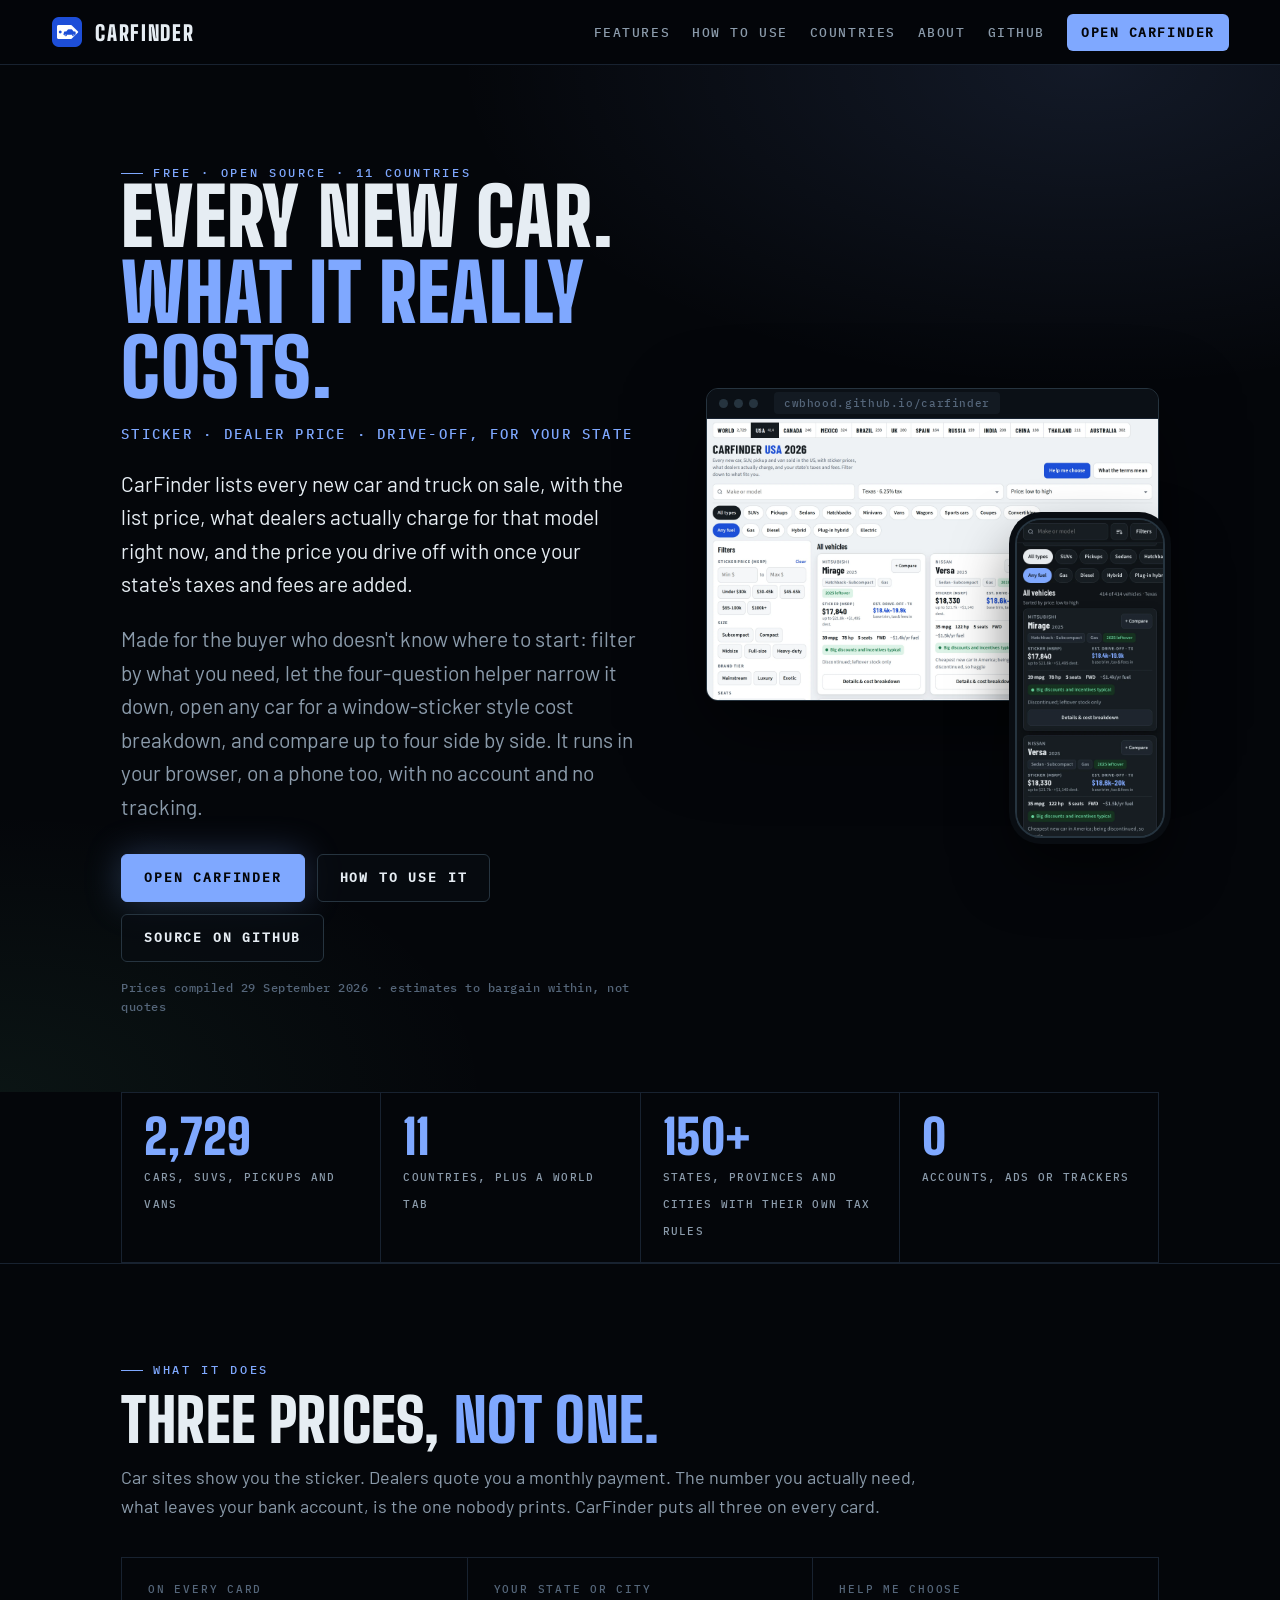
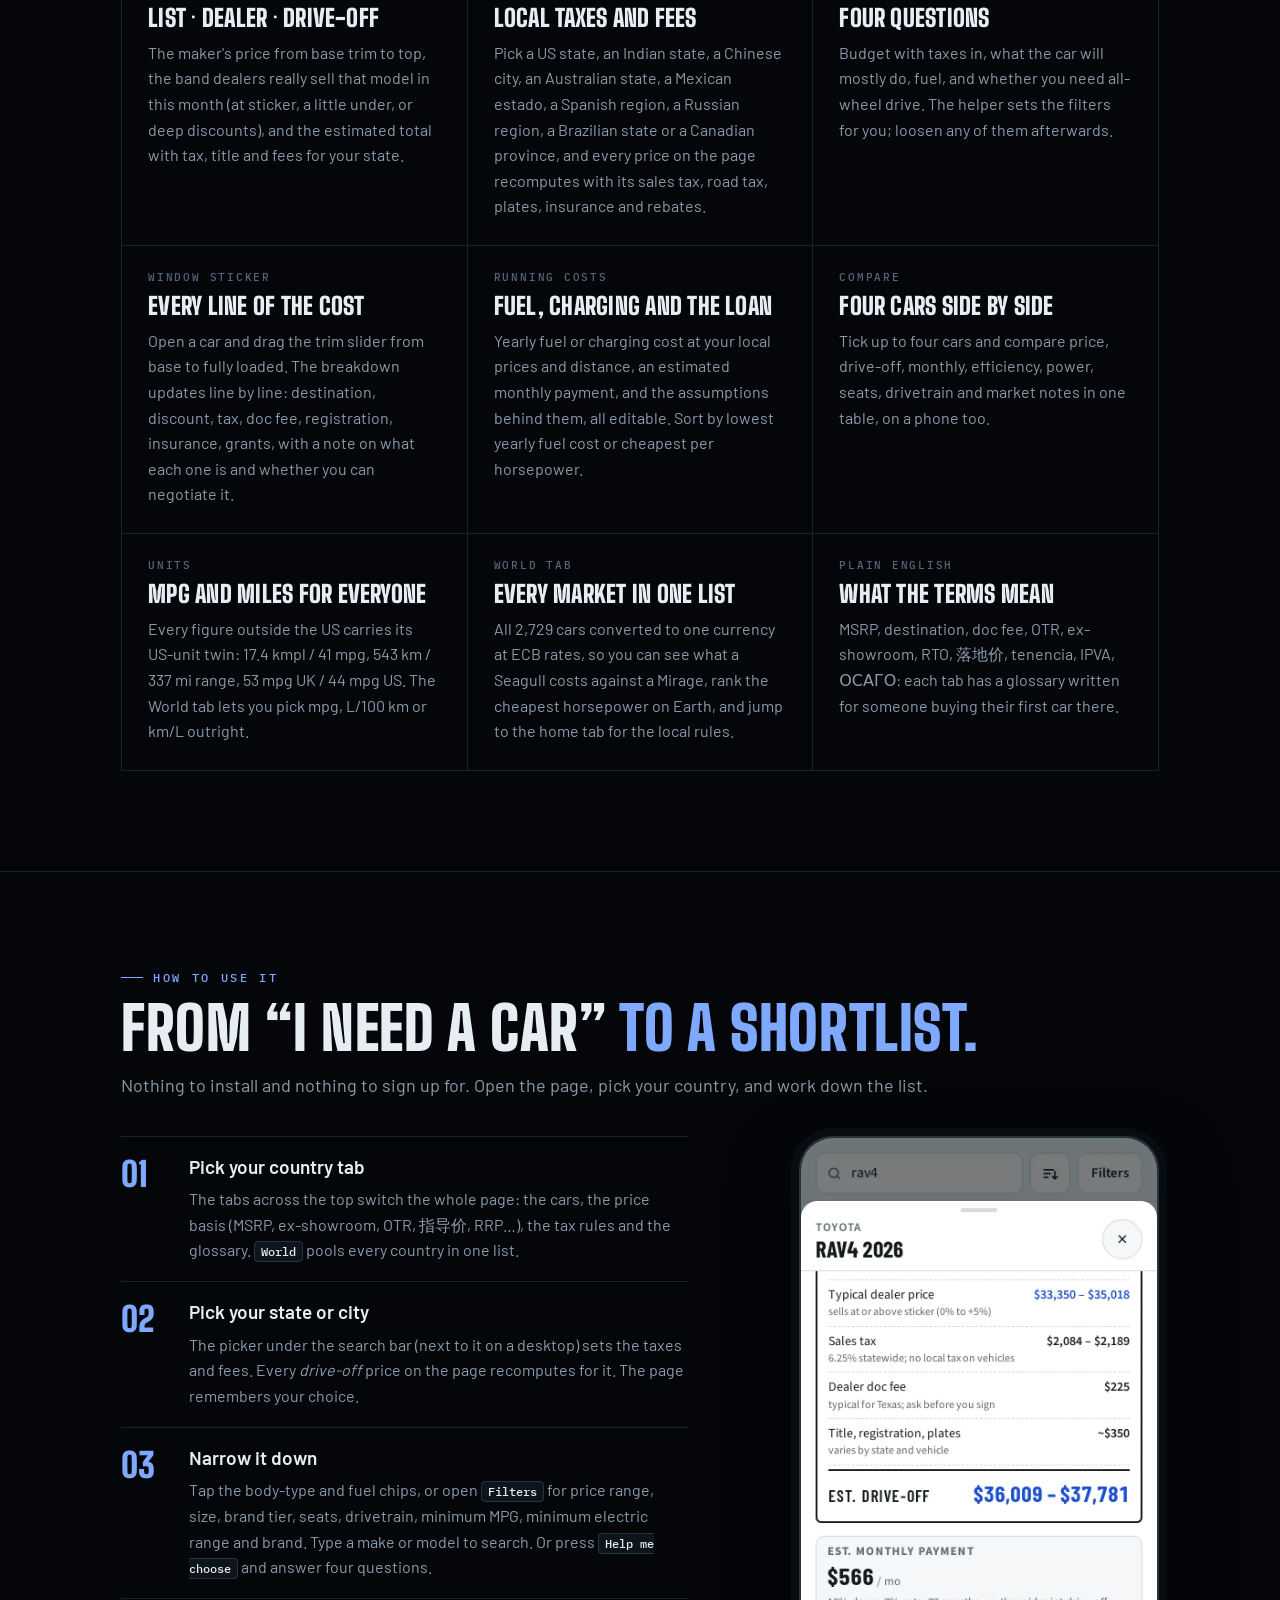
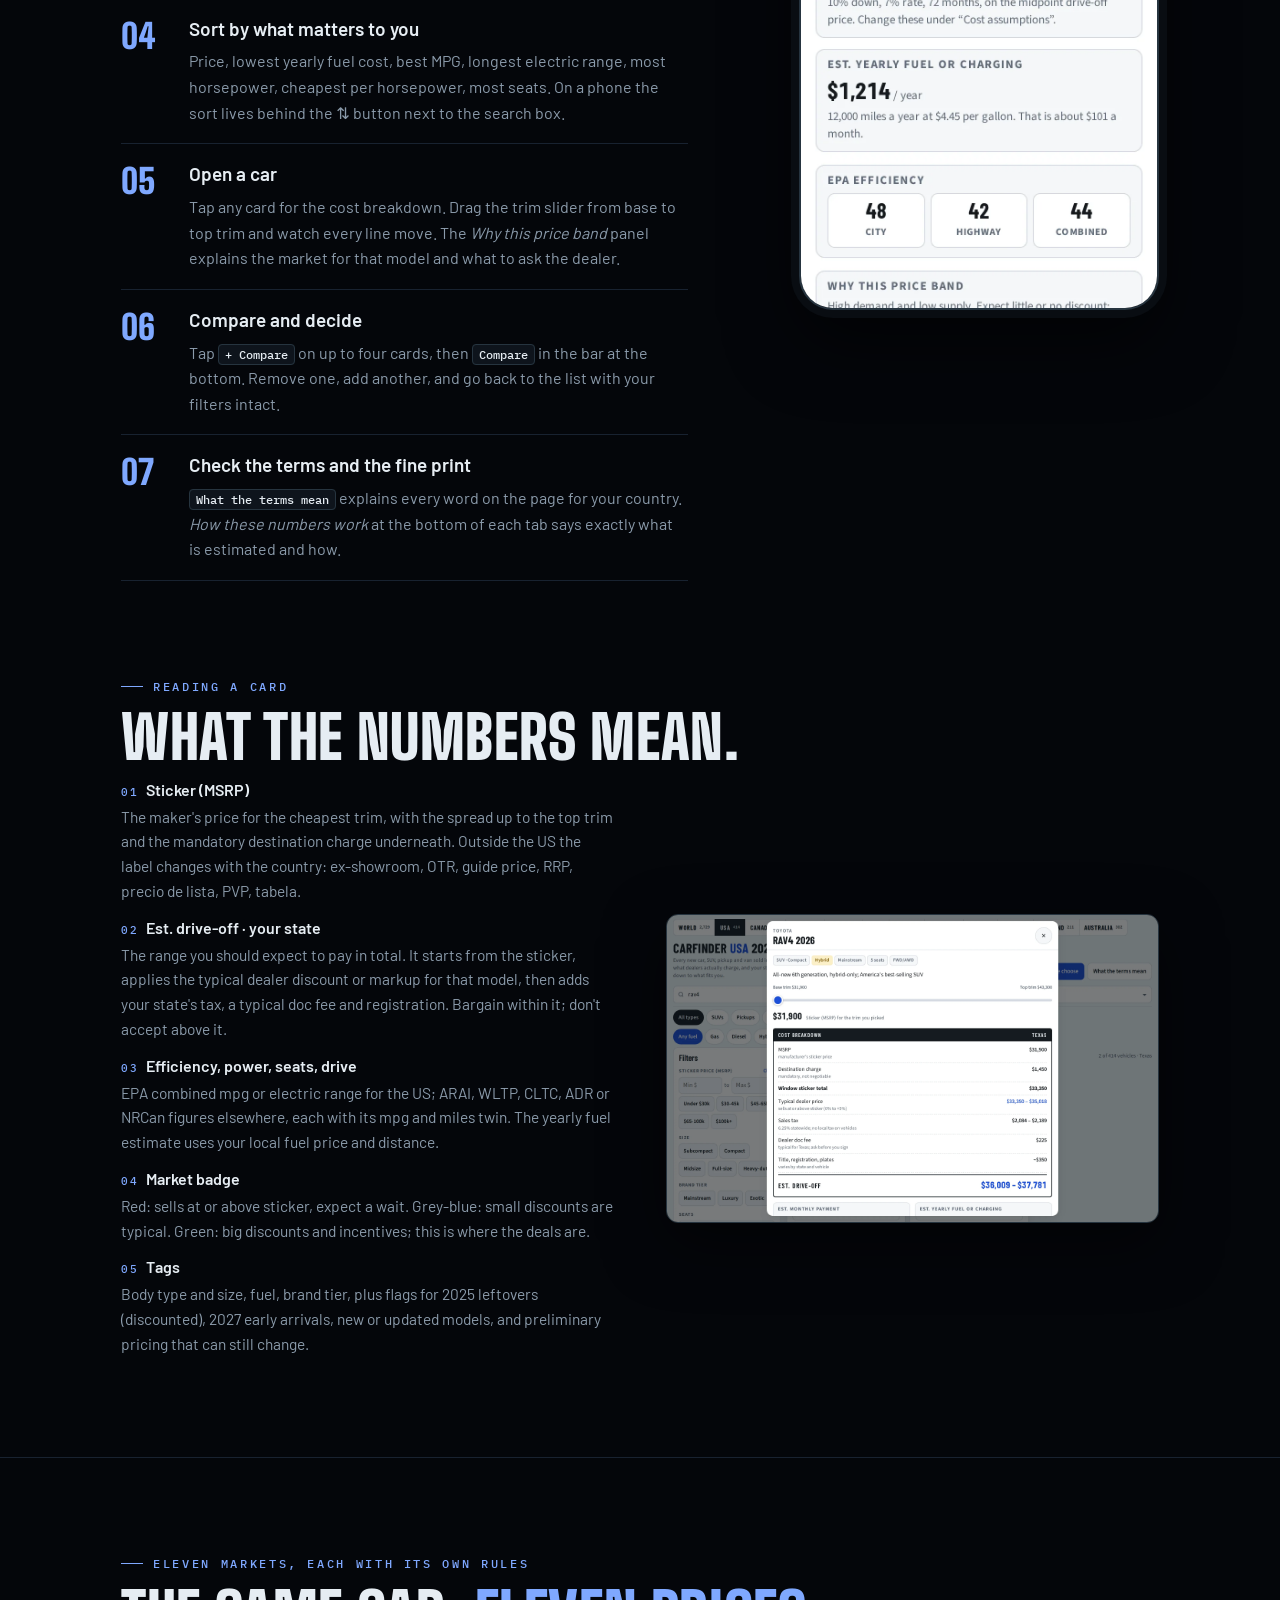
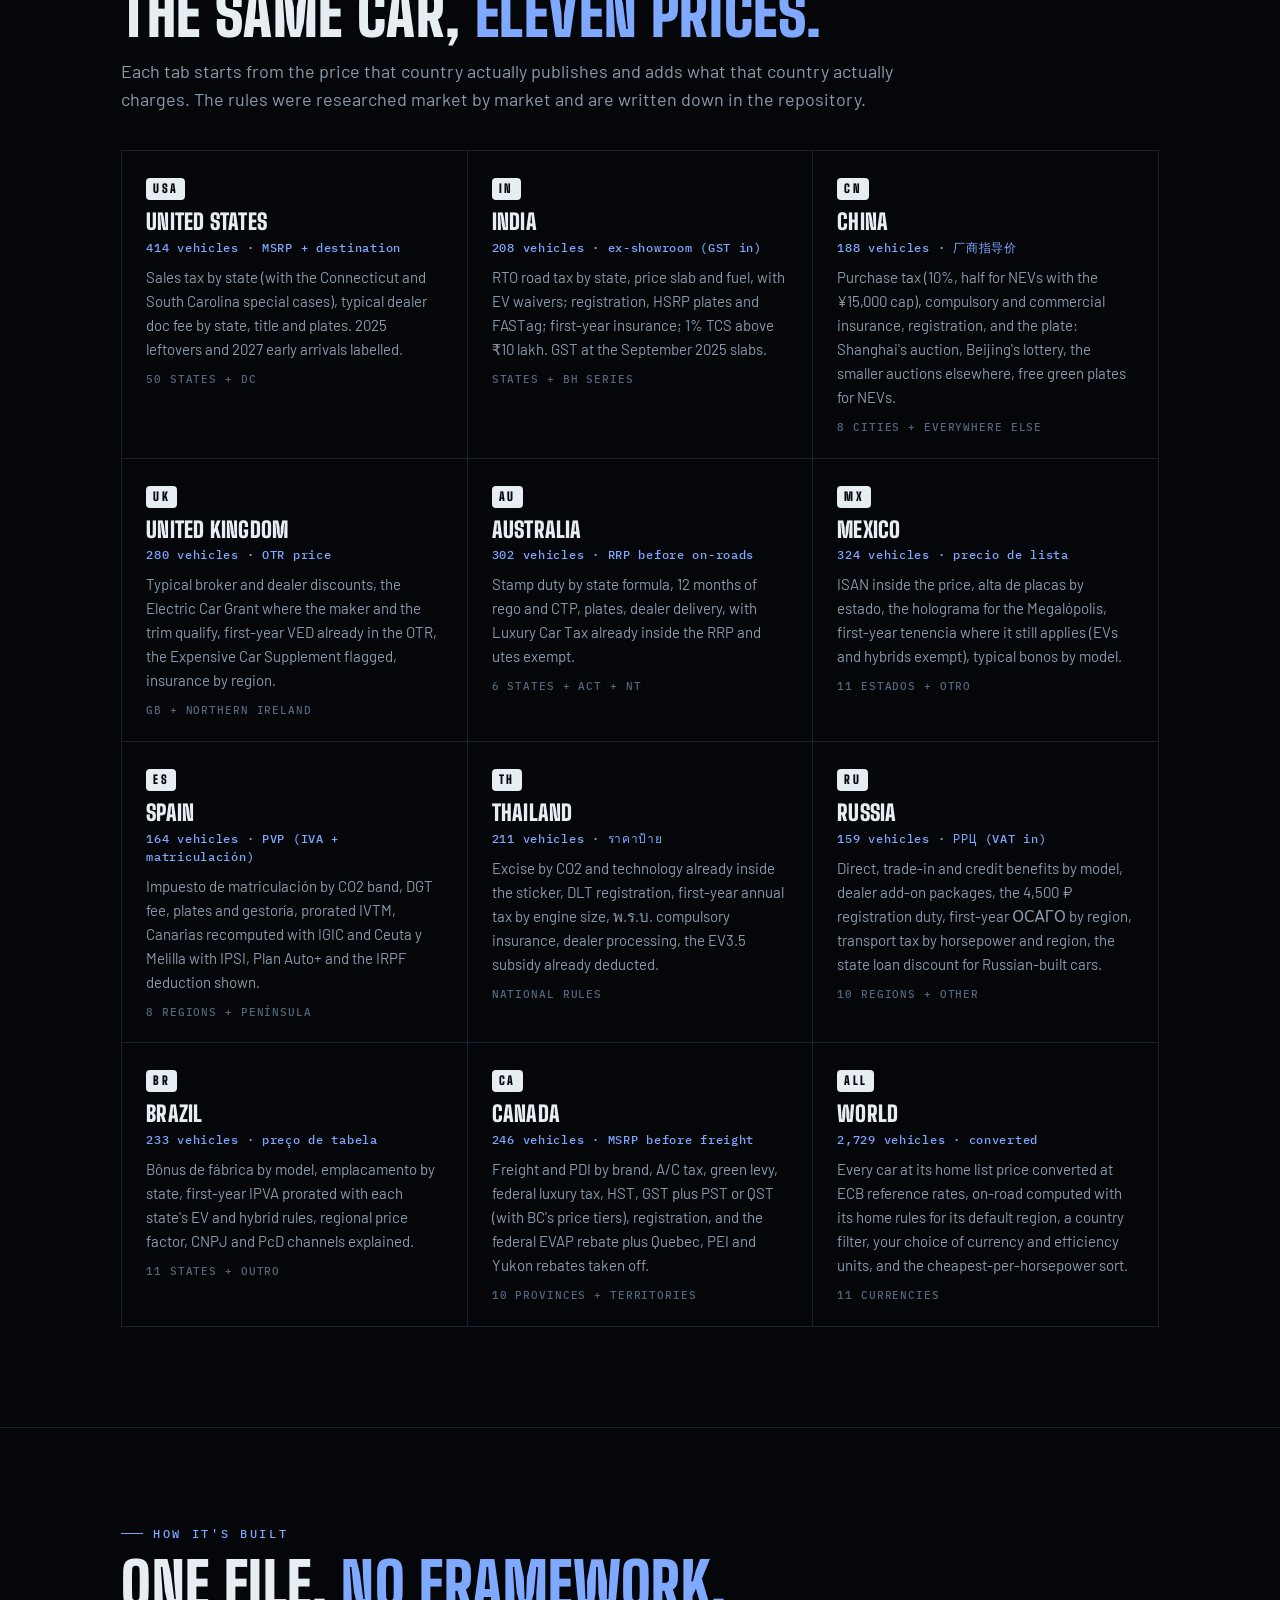
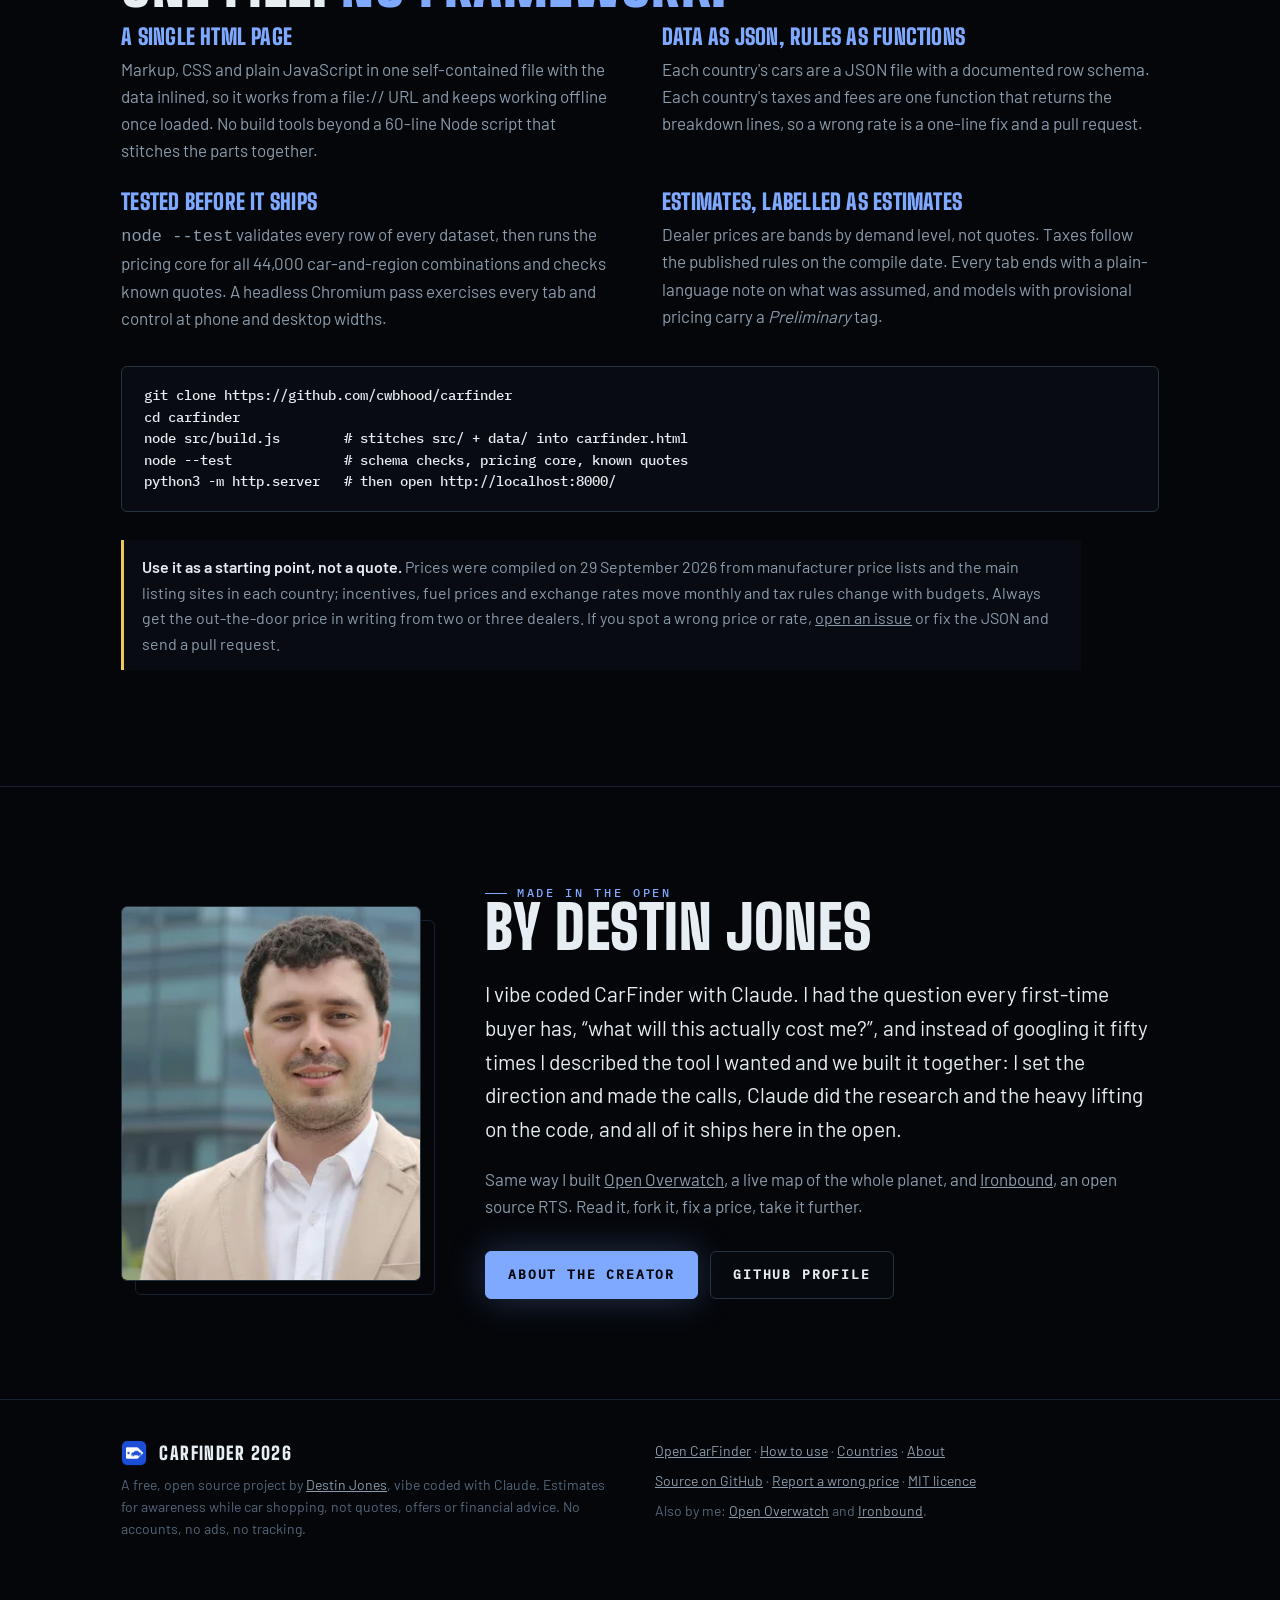
==== index.html @ 778ca38b "CarFinder 2026: open source release Every new car and truck on sale in the USA, India, China, the UK" ====
<!doctype html>
<html lang="en">
<head>
<meta charset="utf-8">
<meta name="viewport" content="width=device-width, initial-scale=1, viewport-fit=cover">
<meta name="theme-color" content="#04060a">
<title>CarFinder 2026 · every new car, what it really costs</title>
<link rel="canonical" href="https://cwbhood.github.io/carfinder/">
<meta name="robots" content="index, follow, max-image-preview:large">
<meta name="author" content="Destin Jones">
<meta name="description" content="A free, open source car finder for 11 countries: every new car and truck on sale with its list price, what dealers really charge, and the drive-off price for your state or city with taxes and fees in. Filters, compare, MPG and EV range. No account, no ads.">
<link rel="icon" href="brand/emblem/favicon.svg" type="image/svg+xml">
<link rel="apple-touch-icon" href="brand/emblem/apple-touch-icon.png">
<meta property="og:type" content="website">
<meta property="og:site_name" content="CarFinder 2026">
<meta property="og:url" content="https://cwbhood.github.io/carfinder/">
<meta property="og:title" content="CarFinder 2026 · every new car, what it really costs">
<meta property="og:description" content="2,729 new cars and trucks across 11 countries: list price, dealer price, and the drive-off price for your state with taxes and fees in. Free, open source, runs in your browser.">
<meta property="og:image" content="https://cwbhood.github.io/carfinder/brand/social/og-1200x630.png">
<meta property="og:image:width" content="1200"><meta property="og:image:height" content="630">
<meta property="og:image:alt" content="CarFinder 2026: a phone showing the US car list with sticker and drive-off prices">
<meta name="twitter:card" content="summary_large_image">
<meta name="twitter:title" content="CarFinder 2026 · every new car, what it really costs">
<meta name="twitter:description" content="2,729 new cars and trucks across 11 countries with list, dealer and drive-off prices for your state. Free, open source, in your browser.">
<meta name="twitter:image" content="https://cwbhood.github.io/carfinder/brand/social/og-1200x630.png">
<script type="application/ld+json">
{"@context":"https://schema.org","@graph":[
 {"@type":"WebSite","@id":"https://cwbhood.github.io/carfinder/#site","name":"CarFinder 2026","url":"https://cwbhood.github.io/carfinder/","description":"Every new car and truck on sale in 11 countries with list, dealer and on-road prices for your state or city.","publisher":{"@id":"https://cwbhood.github.io/carfinder/about.html#destin"}},
 {"@type":"WebApplication","name":"CarFinder 2026","applicationCategory":"ReferenceApplication","operatingSystem":"Any (web browser)","url":"https://cwbhood.github.io/carfinder/carfinder.html","offers":{"@type":"Offer","price":"0","priceCurrency":"USD"},
  "description":"2,729 new cars and trucks across the USA, India, China, the UK, Australia, Mexico, Spain, Thailand, Russia, Brazil and Canada, each with list price, typical dealer price and an estimated on-road price for the buyer's state or city.","codeRepository":"https://github.com/cwbhood/carfinder","license":"https://opensource.org/licenses/MIT","creator":{"@id":"https://cwbhood.github.io/carfinder/about.html#destin"},"screenshot":"https://cwbhood.github.io/carfinder/brand/social/og-1200x630.png"},
 {"@type":"Person","@id":"https://cwbhood.github.io/carfinder/about.html#destin","name":"Destin Jones","url":"https://cwbhood.github.io/carfinder/about.html","sameAs":["https://github.com/cwbhood","https://cwbhood.github.io/open-overwatch/about.html"]}
]}
</script>
<link rel="stylesheet" href="brand/fonts/fonts.css">
<style>
:root{
  --bg:#04060a; --panel:#080c12; --panel-2:#0e141c; --line:#182230; --line-strong:#26343f;
  --ink:#e6edf3; --ink-dim:#8b9bab; --ink-faint:#55667a; --accent:#7fa8ff; --accent-dim:rgba(127,168,255,.16); --deal:#66d39c; --hot:#ff9070; --tag:#ecc85c;
  --display:"Big Shoulders Display","Arial Narrow",sans-serif; --body:"Barlow",system-ui,-apple-system,"Segoe UI",sans-serif; --mono:"IBM Plex Mono",ui-monospace,Menlo,Consolas,monospace;
  --gut:clamp(16px,4vw,56px); --max:1140px; color-scheme:dark;
}
*{box-sizing:border-box}
html{scroll-behavior:smooth;scroll-padding-top:72px}
body{margin:0;background:var(--bg);color:var(--ink);font:17px/1.6 var(--body);-webkit-font-smoothing:antialiased;overflow-x:hidden}
a{color:inherit} img{display:block;max-width:100%;height:auto}
.skip{position:absolute;left:-999px;top:8px;background:var(--accent);color:#04060a;padding:8px 12px;z-index:200;border-radius:6px} .skip:focus{left:8px}
.wrap{max-width:var(--max);margin:0 auto;padding:0 var(--gut)}
.eyebrow{font:500 12px/1 var(--mono);letter-spacing:.22em;text-transform:uppercase;color:var(--accent);display:flex;align-items:center;gap:10px}
.eyebrow::before{content:"";width:22px;height:1px;background:currentColor;flex:0 0 auto}
h1,h2,h3{font-family:var(--display);font-weight:900;text-transform:uppercase;letter-spacing:.01em;line-height:.95;margin:0;text-wrap:balance}
h1{font-size:clamp(44px,6.2vw,80px)} h2{font-size:clamp(34px,5vw,60px)} h3{font-size:24px}
h1 span,h2 span{color:var(--accent)}
nav{position:sticky;top:0;z-index:50;background:rgba(4,6,10,.84);backdrop-filter:blur(12px);-webkit-backdrop-filter:blur(12px);border-bottom:1px solid var(--line)}
nav .wrap{display:flex;align-items:center;gap:20px;min-height:64px;max-width:none}
.brand{display:flex;align-items:center;gap:12px;text-decoration:none;font:900 21px/1 var(--display);letter-spacing:.08em;text-transform:uppercase}
.brand img{width:32px;height:32px}
nav .links{display:flex;gap:22px;margin-left:auto;font:500 13px var(--mono);letter-spacing:.12em;text-transform:uppercase;align-items:center}
nav .links a{text-decoration:none;color:var(--ink-dim);padding:8px 0} nav .links a:hover{color:var(--ink)}
nav .links a.go{color:#04060a;background:var(--accent);padding:10px 14px;border-radius:6px;font-weight:600}
.btn{display:inline-flex;align-items:center;justify-content:center;gap:10px;padding:14px 22px;min-height:48px;border:1px solid var(--line-strong);background:rgba(8,12,18,.7);color:var(--ink);text-decoration:none;font:600 13px/1 var(--mono);letter-spacing:.14em;text-transform:uppercase;transition:background .2s,transform .2s;border-radius:6px}
.btn:hover{background:var(--panel-2);transform:translateY(-1px)} .btn.primary{background:var(--accent);color:#04060a;border-color:var(--accent);box-shadow:0 0 36px rgba(127,168,255,.28)} .btn.primary:hover{background:#a7c3ff}
.hero{padding:clamp(56px,8vw,104px) 0 clamp(36px,5vw,64px);background:radial-gradient(900px 460px at 85% 0%,rgba(127,168,255,.12),transparent 70%),radial-gradient(700px 400px at 0% 100%,rgba(102,211,156,.07),transparent 70%);position:relative;overflow:hidden}
.hero .wrap{display:grid;grid-template-columns:minmax(0,1.15fr) minmax(0,1fr);gap:clamp(28px,5vw,64px);align-items:center}
.hero p.sub{font:500 14px/1.5 var(--mono);letter-spacing:.16em;text-transform:uppercase;color:var(--accent);margin:18px 0 22px}
.hero .lede{font-size:clamp(18px,2vw,21px);color:var(--ink);max-width:34em}
.hero .lede+.lede{color:var(--ink-dim);margin-top:14px}
.cta{display:flex;flex-wrap:wrap;gap:12px;margin-top:30px}
.hero .fine{font:500 12px/1.6 var(--mono);color:var(--ink-faint);margin-top:16px;letter-spacing:.04em}
/* device frames */
.devices{position:relative;min-height:420px}
.browser{border:1px solid var(--line-strong);border-radius:12px;overflow:hidden;background:#0f1317;box-shadow:0 30px 80px rgba(0,0,0,.55);margin-left:0;width:min(100%,560px)}
.browser .bar{height:30px;background:#0b1016;border-bottom:1px solid var(--line);display:flex;align-items:center;gap:6px;padding:0 12px}
.browser .bar i{width:9px;height:9px;border-radius:50%;background:#26343f;display:block}
.browser .bar span{margin-left:10px;font:500 10.5px var(--mono);color:var(--ink-faint);letter-spacing:.06em;background:#131a22;padding:4px 10px;border-radius:4px}
.phone{position:absolute;right:-6px;bottom:-30px;width:clamp(150px,30%,190px);border-radius:26px;border:2px solid var(--line-strong);background:#0f1317;box-shadow:0 0 0 6px #090d12,0 30px 60px rgba(0,0,0,.6);overflow:hidden}
.phone img{width:100%}
.stats{display:grid;grid-template-columns:repeat(4,1fr);gap:1px;background:var(--line);border:1px solid var(--line)}
.stats div{background:var(--bg);padding:20px 22px} .stats b{display:block;font:900 clamp(30px,4vw,48px)/1 var(--display);color:var(--accent)} .stats span{font:500 11px/1.4 var(--mono);letter-spacing:.12em;text-transform:uppercase;color:var(--ink-dim)}
section{padding:clamp(54px,8vw,100px) 0;border-top:1px solid var(--line)}
section>.wrap>.eyebrow{margin-bottom:16px} section h2{margin-bottom:14px}
.intro{color:var(--ink-dim);max-width:46em;font-size:18px;margin:0 0 36px}
.grid{display:grid;grid-template-columns:repeat(3,1fr);gap:1px;background:var(--line);border:1px solid var(--line)}
.card{background:var(--bg);padding:26px;position:relative;min-width:0}
.card h3{color:var(--c,var(--ink));margin-bottom:10px} .card p{color:var(--ink-dim);margin:0;font-size:16px}
.card .tag{font:500 11px/1 var(--mono);letter-spacing:.16em;text-transform:uppercase;color:var(--ink-faint);display:block;margin-bottom:12px}
.card .n{position:absolute;top:22px;right:22px;font:900 40px/1 var(--display);color:var(--line-strong)}
.card.shot{padding:0;display:flex;flex-direction:column}
.card.shot img{width:100%;height:auto;border-bottom:1px solid var(--line)}
.card.shot div{padding:22px 26px}
/* how to use */
.steps{display:grid;grid-template-columns:minmax(0,1fr) minmax(280px,420px);gap:clamp(24px,4vw,56px);align-items:start}
.steps ol{list-style:none;margin:0;padding:0;counter-reset:s}
.steps li{counter-increment:s;display:grid;grid-template-columns:52px minmax(0,1fr);gap:4px 16px;padding:18px 0;border-top:1px solid var(--line)}
.steps li > *{grid-column:2} .steps li::before{grid-column:1;grid-row:1 / span 2}
.steps li:last-child{border-bottom:1px solid var(--line)}
.steps li::before{content:counter(s,decimal-leading-zero);font:900 34px/1 var(--display);color:var(--accent);padding-top:2px}
.steps li b{display:block;font:700 19px/1.25 var(--body);color:var(--ink);margin-bottom:4px} .steps li p{margin:0;color:var(--ink-dim);font-size:16px}
.steps li kbd{font:500 12px var(--mono);background:var(--panel-2);border:1px solid var(--line-strong);border-radius:4px;padding:2px 6px;color:var(--ink)}
.phone-lg{border-radius:34px;border:2px solid var(--line-strong);background:#0f1317;box-shadow:0 0 0 8px #090d12,0 30px 70px rgba(0,0,0,.6);overflow:hidden;width:min(100%,360px);justify-self:end;position:sticky;top:90px}
.phone-lg img{width:100%}
/* card anatomy */
.anatomy{display:grid;grid-template-columns:minmax(0,1fr) minmax(0,1fr);gap:clamp(24px,4vw,56px);align-items:center}
.anatomy dl{margin:0;display:grid;gap:14px}
.anatomy dt{font:700 16px/1.3 var(--body);color:var(--ink)} .anatomy dt span{font:500 11px var(--mono);letter-spacing:.14em;text-transform:uppercase;color:var(--accent);margin-right:8px}
.anatomy dd{margin:4px 0 0;color:var(--ink-dim);font-size:15.5px}
.anatomy img{border:1px solid var(--line-strong);border-radius:12px;box-shadow:0 20px 60px rgba(0,0,0,.5)}
/* countries */
.countries{display:grid;grid-template-columns:repeat(3,1fr);gap:1px;background:var(--line);border:1px solid var(--line)}
.country{background:var(--bg);padding:22px 24px;min-width:0}
.country .cc{font:900 12px/1 var(--display);letter-spacing:.2em;color:#04060a;background:var(--ink);padding:5px 7px;border-radius:4px;display:inline-block;margin-bottom:12px}
.country h3{font-size:22px;margin-bottom:6px} .country .basis{font:500 12px/1.5 var(--mono);letter-spacing:.06em;color:var(--accent);margin:0 0 8px} .country p{margin:0;color:var(--ink-dim);font-size:15px}
.country small{display:block;margin-top:10px;font:500 11px/1.5 var(--mono);letter-spacing:.08em;text-transform:uppercase;color:var(--ink-faint)}
/* built */
.method{display:grid;grid-template-columns:repeat(2,1fr);gap:28px 44px} .method h3{font-size:22px;color:var(--accent);margin-bottom:8px} .method p{margin:0;color:var(--ink-dim)}
pre.code{background:var(--panel);border:1px solid var(--line-strong);padding:18px 22px;font:500 13.5px/1.6 var(--mono);color:var(--ink);overflow-x:auto;border-radius:6px;margin:0}
.warn{border-left:3px solid var(--tag);padding:14px 18px;background:var(--panel);color:var(--ink-dim);margin-top:28px;max-width:60em;font-size:16px}
.warn b{color:var(--ink)}
/* maker */
.maker .wrap{display:grid;grid-template-columns:minmax(220px,300px) minmax(0,1fr);gap:clamp(28px,5vw,64px);align-items:center}
.portrait{position:relative;width:100%}
.portrait img{width:100%;height:auto;aspect-ratio:4/5;object-fit:cover;border:1px solid var(--line-strong);filter:saturate(.95);border-radius:6px}
.portrait::after{content:"";position:absolute;inset:14px -14px -14px 14px;border:1px solid var(--accent-dim);z-index:-1;border-radius:6px}
.maker p.lede{font-size:clamp(18px,2vw,21px);color:var(--ink);max-width:36em}
.maker p.sub{color:var(--ink-dim);margin:14px 0 0;max-width:40em}
footer{border-top:1px solid var(--line);padding:40px 0 60px;font-size:14px;color:var(--ink-faint)}
footer .wrap{display:grid;grid-template-columns:1fr 1fr;gap:30px} footer p{margin:0 0 8px} footer a{color:var(--ink-dim)}
@media (max-width:960px){.grid,.countries{grid-template-columns:repeat(2,1fr)}.stats{grid-template-columns:repeat(2,1fr)}}
@media (max-width:860px){
  .hero .wrap{grid-template-columns:1fr} .devices{min-height:0;margin-top:10px;padding-bottom:40px;padding-right:40px} .browser{width:100%} .phone{right:0;bottom:0}
  .steps{grid-template-columns:1fr} .phone-lg{position:static;justify-self:center}
  .anatomy{grid-template-columns:1fr} .anatomy img{order:-1}
  .maker .wrap{grid-template-columns:1fr} .portrait{width:min(100%,300px)}
  .method{grid-template-columns:1fr} footer .wrap{grid-template-columns:1fr}
  nav .links a:not(.go):nth-child(-n+3){display:none}
}
@media (max-width:600px){.grid,.countries{grid-template-columns:1fr}.stats{grid-template-columns:1fr 1fr}.brand{font-size:17px}.brand img{width:26px;height:26px}nav .links{gap:12px;font-size:11.5px}nav .links a:not(.go){display:none}}
@media (prefers-reduced-motion:reduce){html{scroll-behavior:auto}.btn{transition:none}}
</style>
</head>
<body>
<a class="skip" href="#main">Skip to content</a>
<nav aria-label="Main">
  <div class="wrap">
    <a class="brand" href="./"><img src="brand/emblem/emblem-256.png" alt="">CarFinder</a>
    <div class="links"><a href="#features">Features</a><a href="#how">How to use</a><a href="#countries">Countries</a><a href="about.html">About</a><a href="https://github.com/cwbhood/carfinder">GitHub</a><a class="go" href="carfinder.html">Open CarFinder</a></div>
  </div>
</nav>

<main id="main">
<header class="hero">
  <div class="wrap">
    <div>
      <div class="eyebrow">Free · open source · 11 countries</div>
      <h1>Every new car.<br><span>What it really costs.</span></h1>
      <p class="sub">Sticker · dealer price · drive-off, for your state</p>
      <p class="lede">CarFinder lists every new car and truck on sale, with the list price, what dealers actually charge for that model right now, and the price you drive off with once your state's taxes and fees are added.</p>
      <p class="lede">Made for the buyer who doesn't know where to start: filter by what you need, let the four-question helper narrow it down, open any car for a window-sticker style cost breakdown, and compare up to four side by side. It runs in your browser, on a phone too, with no account and no tracking.</p>
      <div class="cta">
        <a class="btn primary" href="carfinder.html">Open CarFinder</a>
        <a class="btn" href="#how">How to use it</a>
        <a class="btn" href="https://github.com/cwbhood/carfinder">Source on GitHub</a>
      </div>
      <p class="fine">Prices compiled 29 September 2026 · estimates to bargain within, not quotes</p>
    </div>
    <div class="devices" aria-hidden="true">
      <div class="browser"><div class="bar"><i></i><i></i><i></i><span>cwbhood.github.io/carfinder</span></div><img src="brand/shots/desktop-us.webp" width="1280" height="800" alt="" fetchpriority="high"></div>
      <div class="phone"><img src="brand/shots/phone-us-dark.webp" width="390" height="844" alt="" loading="lazy"></div>
    </div>
  </div>
</header>

<div class="wrap">
  <div class="stats" aria-label="CarFinder by the numbers">
    <div><b>2,729</b><span>cars, SUVs, pickups and vans</span></div>
    <div><b>11</b><span>countries, plus a World tab</span></div>
    <div><b>150+</b><span>states, provinces and cities with their own tax rules</span></div>
    <div><b>0</b><span>accounts, ads or trackers</span></div>
  </div>
</div>

<section id="features" aria-labelledby="features-h">
  <div class="wrap">
    <div class="eyebrow">What it does</div>
    <h2 id="features-h">Three prices, <span>not one.</span></h2>
    <p class="intro">Car sites show you the sticker. Dealers quote you a monthly payment. The number you actually need, what leaves your bank account, is the one nobody prints. CarFinder puts all three on every card.</p>
    <div class="grid">
      <article class="card"><span class="tag">On every card</span><h3>List · dealer · drive-off</h3><p>The maker's price from base trim to top, the band dealers really sell that model in this month (at sticker, a little under, or deep discounts), and the estimated total with tax, title and fees for your state.</p></article>
      <article class="card"><span class="tag">Your state or city</span><h3>Local taxes and fees</h3><p>Pick a US state, an Indian state, a Chinese city, an Australian state, a Mexican estado, a Spanish region, a Russian region, a Brazilian state or a Canadian province, and every price on the page recomputes with its sales tax, road tax, plates, insurance and rebates.</p></article>
      <article class="card"><span class="tag">Help me choose</span><h3>Four questions</h3><p>Budget with taxes in, what the car will mostly do, fuel, and whether you need all-wheel drive. The helper sets the filters for you; loosen any of them afterwards.</p></article>
      <article class="card"><span class="tag">Window sticker</span><h3>Every line of the cost</h3><p>Open a car and drag the trim slider from base to fully loaded. The breakdown updates line by line: destination, discount, tax, doc fee, registration, insurance, grants, with a note on what each one is and whether you can negotiate it.</p></article>
      <article class="card"><span class="tag">Running costs</span><h3>Fuel, charging and the loan</h3><p>Yearly fuel or charging cost at your local prices and distance, an estimated monthly payment, and the assumptions behind them, all editable. Sort by lowest yearly fuel cost or cheapest per horsepower.</p></article>
      <article class="card"><span class="tag">Compare</span><h3>Four cars side by side</h3><p>Tick up to four cars and compare price, drive-off, monthly, efficiency, power, seats, drivetrain and market notes in one table, on a phone too.</p></article>
      <article class="card"><span class="tag">Units</span><h3>MPG and miles for everyone</h3><p>Every figure outside the US carries its US-unit twin: 17.4 kmpl / 41 mpg, 543 km / 337 mi range, 53 mpg UK / 44 mpg US. The World tab lets you pick mpg, L/100 km or km/L outright.</p></article>
      <article class="card"><span class="tag">World tab</span><h3>Every market in one list</h3><p>All 2,729 cars converted to one currency at ECB rates, so you can see what a Seagull costs against a Mirage, rank the cheapest horsepower on Earth, and jump to the home tab for the local rules.</p></article>
      <article class="card"><span class="tag">Plain English</span><h3>What the terms mean</h3><p>MSRP, destination, doc fee, OTR, ex-showroom, RTO, 落地价, tenencia, IPVA, ОСАГО: each tab has a glossary written for someone buying their first car there.</p></article>
    </div>
  </div>
</section>

<section id="how" aria-labelledby="how-h">
  <div class="wrap">
    <div class="eyebrow">How to use it</div>
    <h2 id="how-h">From “I need a car” <span>to a shortlist.</span></h2>
    <p class="intro">Nothing to install and nothing to sign up for. Open the page, pick your country, and work down the list.</p>
    <div class="steps">
      <ol>
        <li><b>Pick your country tab</b><p>The tabs across the top switch the whole page: the cars, the price basis (MSRP, ex-showroom, OTR, 指导价, RRP…), the tax rules and the glossary. <kbd>World</kbd> pools every country in one list.</p></li>
        <li><b>Pick your state or city</b><p>The picker under the search bar (next to it on a desktop) sets the taxes and fees. Every <em>drive-off</em> price on the page recomputes for it. The page remembers your choice.</p></li>
        <li><b>Narrow it down</b><p>Tap the body-type and fuel chips, or open <kbd>Filters</kbd> for price range, size, brand tier, seats, drivetrain, minimum MPG, minimum electric range and brand. Type a make or model to search. Or press <kbd>Help me choose</kbd> and answer four questions.</p></li>
        <li><b>Sort by what matters to you</b><p>Price, lowest yearly fuel cost, best MPG, longest electric range, most horsepower, cheapest per horsepower, most seats. On a phone the sort lives behind the ⇅ button next to the search box.</p></li>
        <li><b>Open a car</b><p>Tap any card for the cost breakdown. Drag the trim slider from base to top trim and watch every line move. The <em>Why this price band</em> panel explains the market for that model and what to ask the dealer.</p></li>
        <li><b>Compare and decide</b><p>Tap <kbd>+ Compare</kbd> on up to four cards, then <kbd>Compare</kbd> in the bar at the bottom. Remove one, add another, and go back to the list with your filters intact.</p></li>
        <li><b>Check the terms and the fine print</b><p><kbd>What the terms mean</kbd> explains every word on the page for your country. <em>How these numbers work</em> at the bottom of each tab says exactly what is estimated and how.</p></li>
      </ol>
      <div class="phone-lg" aria-hidden="true"><img src="brand/shots/phone-detail-sticker.webp" width="390" height="844" alt="" loading="lazy"></div>
    </div>
  </div>
</section>

<section id="card" aria-labelledby="card-h" style="padding-top:0;border-top:0">
  <div class="wrap">
    <div class="eyebrow">Reading a card</div>
    <h2 id="card-h">What the numbers mean.</h2>
    <div class="anatomy">
      <dl>
        <div><dt><span>01</span>Sticker (MSRP)</dt><dd>The maker's price for the cheapest trim, with the spread up to the top trim and the mandatory destination charge underneath. Outside the US the label changes with the country: ex-showroom, OTR, guide price, RRP, precio de lista, PVP, tabela.</dd></div>
        <div><dt><span>02</span>Est. drive-off · your state</dt><dd>The range you should expect to pay in total. It starts from the sticker, applies the typical dealer discount or markup for that model, then adds your state's tax, a typical doc fee and registration. Bargain within it; don't accept above it.</dd></div>
        <div><dt><span>03</span>Efficiency, power, seats, drive</dt><dd>EPA combined mpg or electric range for the US; ARAI, WLTP, CLTC, ADR or NRCan figures elsewhere, each with its mpg and miles twin. The yearly fuel estimate uses your local fuel price and distance.</dd></div>
        <div><dt><span>04</span>Market badge</dt><dd>Red: sells at or above sticker, expect a wait. Grey-blue: small discounts are typical. Green: big discounts and incentives; this is where the deals are.</dd></div>
        <div><dt><span>05</span>Tags</dt><dd>Body type and size, fuel, brand tier, plus flags for 2025 leftovers (discounted), 2027 early arrivals, new or updated models, and preliminary pricing that can still change.</dd></div>
      </dl>
      <img src="brand/shots/desktop-detail.webp" width="1280" height="800" alt="The detail sheet for a Toyota RAV4 in Texas: trim slider, cost breakdown from MSRP to drive-off, monthly payment and fuel cost panels" loading="lazy">
    </div>
  </div>
</section>

<section id="countries" aria-labelledby="countries-h">
  <div class="wrap">
    <div class="eyebrow">Eleven markets, each with its own rules</div>
    <h2 id="countries-h">The same car, <span>eleven prices.</span></h2>
    <p class="intro">Each tab starts from the price that country actually publishes and adds what that country actually charges. The rules were researched market by market and are written down in the repository.</p>
    <div class="countries">
      <article class="country"><span class="cc">USA</span><h3>United States</h3><p class="basis">414 vehicles · MSRP + destination</p><p>Sales tax by state (with the Connecticut and South Carolina special cases), typical dealer doc fee by state, title and plates. 2025 leftovers and 2027 early arrivals labelled.</p><small>50 states + DC</small></article>
      <article class="country"><span class="cc">IN</span><h3>India</h3><p class="basis">208 vehicles · ex-showroom (GST in)</p><p>RTO road tax by state, price slab and fuel, with EV waivers; registration, HSRP plates and FASTag; first-year insurance; 1% TCS above ₹10 lakh. GST at the September 2025 slabs.</p><small>States + BH series</small></article>
      <article class="country"><span class="cc">CN</span><h3>China</h3><p class="basis">188 vehicles · 厂商指导价</p><p>Purchase tax (10%, half for NEVs with the ¥15,000 cap), compulsory and commercial insurance, registration, and the plate: Shanghai's auction, Beijing's lottery, the smaller auctions elsewhere, free green plates for NEVs.</p><small>8 cities + everywhere else</small></article>
      <article class="country"><span class="cc">UK</span><h3>United Kingdom</h3><p class="basis">280 vehicles · OTR price</p><p>Typical broker and dealer discounts, the Electric Car Grant where the maker and the trim qualify, first-year VED already in the OTR, the Expensive Car Supplement flagged, insurance by region.</p><small>GB + Northern Ireland</small></article>
      <article class="country"><span class="cc">AU</span><h3>Australia</h3><p class="basis">302 vehicles · RRP before on-roads</p><p>Stamp duty by state formula, 12 months of rego and CTP, plates, dealer delivery, with Luxury Car Tax already inside the RRP and utes exempt.</p><small>6 states + ACT + NT</small></article>
      <article class="country"><span class="cc">MX</span><h3>Mexico</h3><p class="basis">324 vehicles · precio de lista</p><p>ISAN inside the price, alta de placas by estado, the holograma for the Megalópolis, first-year tenencia where it still applies (EVs and hybrids exempt), typical bonos by model.</p><small>11 estados + otro</small></article>
      <article class="country"><span class="cc">ES</span><h3>Spain</h3><p class="basis">164 vehicles · PVP (IVA + matriculación)</p><p>Impuesto de matriculación by CO2 band, DGT fee, plates and gestoría, prorated IVTM, Canarias recomputed with IGIC and Ceuta y Melilla with IPSI, Plan Auto+ and the IRPF deduction shown.</p><small>8 regions + Península</small></article>
      <article class="country"><span class="cc">TH</span><h3>Thailand</h3><p class="basis">211 vehicles · ราคาป้าย</p><p>Excise by CO2 and technology already inside the sticker, DLT registration, first-year annual tax by engine size, พ.ร.บ. compulsory insurance, dealer processing, the EV3.5 subsidy already deducted.</p><small>National rules</small></article>
      <article class="country"><span class="cc">RU</span><h3>Russia</h3><p class="basis">159 vehicles · РРЦ (VAT in)</p><p>Direct, trade-in and credit benefits by model, dealer add-on packages, the 4,500 ₽ registration duty, first-year ОСАГО by region, transport tax by horsepower and region, the state loan discount for Russian-built cars.</p><small>10 regions + other</small></article>
      <article class="country"><span class="cc">BR</span><h3>Brazil</h3><p class="basis">233 vehicles · preço de tabela</p><p>Bônus de fábrica by model, emplacamento by state, first-year IPVA prorated with each state's EV and hybrid rules, regional price factor, CNPJ and PcD channels explained.</p><small>11 states + outro</small></article>
      <article class="country"><span class="cc">CA</span><h3>Canada</h3><p class="basis">246 vehicles · MSRP before freight</p><p>Freight and PDI by brand, A/C tax, green levy, federal luxury tax, HST, GST plus PST or QST (with BC's price tiers), registration, and the federal EVAP rebate plus Quebec, PEI and Yukon rebates taken off.</p><small>10 provinces + territories</small></article>
      <article class="country"><span class="cc">ALL</span><h3>World</h3><p class="basis">2,729 vehicles · converted</p><p>Every car at its home list price converted at ECB reference rates, on-road computed with its home rules for its default region, a country filter, your choice of currency and efficiency units, and the cheapest-per-horsepower sort.</p><small>11 currencies</small></article>
    </div>
  </div>
</section>

<section id="built" aria-labelledby="built-h">
  <div class="wrap">
    <div class="eyebrow">How it's built</div>
    <h2 id="built-h">One file. <span>No framework.</span></h2>
    <div class="method">
      <div><h3>A single HTML page</h3><p>Markup, CSS and plain JavaScript in one self-contained file with the data inlined, so it works from a file:// URL and keeps working offline once loaded. No build tools beyond a 60-line Node script that stitches the parts together.</p></div>
      <div><h3>Data as JSON, rules as functions</h3><p>Each country's cars are a JSON file with a documented row schema. Each country's taxes and fees are one function that returns the breakdown lines, so a wrong rate is a one-line fix and a pull request.</p></div>
      <div><h3>Tested before it ships</h3><p><code>node --test</code> validates every row of every dataset, then runs the pricing core for all 44,000 car-and-region combinations and checks known quotes. A headless Chromium pass exercises every tab and control at phone and desktop widths.</p></div>
      <div><h3>Estimates, labelled as estimates</h3><p>Dealer prices are bands by demand level, not quotes. Taxes follow the published rules on the compile date. Every tab ends with a plain-language note on what was assumed, and models with provisional pricing carry a <em>Preliminary</em> tag.</p></div>
    </div>
    <div style="margin-top:34px">
      <pre class="code" tabindex="0">git clone https://github.com/cwbhood/carfinder
cd carfinder
node src/build.js        # stitches src/ + data/ into carfinder.html
node --test              # schema checks, pricing core, known quotes
python3 -m http.server   # then open http://localhost:8000/</pre>
    </div>
    <p class="warn"><b>Use it as a starting point, not a quote.</b> Prices were compiled on 29 September 2026 from manufacturer price lists and the main listing sites in each country; incentives, fuel prices and exchange rates move monthly and tax rules change with budgets. Always get the out-the-door price in writing from two or three dealers. If you spot a wrong price or rate, <a href="https://github.com/cwbhood/carfinder/issues">open an issue</a> or fix the JSON and send a pull request.</p>
  </div>
</section>

<section class="maker" id="maker" aria-labelledby="maker-h">
  <div class="wrap">
    <figure class="portrait" style="margin:0">
      <img src="brand/about/destin-640.webp" srcset="brand/about/destin-320.webp 320w, brand/about/destin-640.webp 640w" sizes="(max-width: 860px) 300px, 300px" width="640" height="800" alt="Portrait of Destin Jones, creator of CarFinder" loading="lazy">
    </figure>
    <div>
      <div class="eyebrow">Made in the open</div>
      <h2 id="maker-h">By Destin Jones</h2>
      <p class="lede">I vibe coded CarFinder with Claude. I had the question every first-time buyer has, “what will this actually cost me?”, and instead of googling it fifty times I described the tool I wanted and we built it together: I set the direction and made the calls, Claude did the research and the heavy lifting on the code, and all of it ships here in the open.</p>
      <p class="sub">Same way I built <a href="https://cwbhood.github.io/open-overwatch/">Open Overwatch</a>, a live map of the whole planet, and <a href="https://cwbhood.github.io/godot-open-rts/">Ironbound</a>, an open source RTS. Read it, fork it, fix a price, take it further.</p>
      <div class="cta">
        <a class="btn primary" href="about.html">About the creator</a>
        <a class="btn" href="https://github.com/cwbhood">GitHub profile</a>
      </div>
    </div>
  </div>
</section>
</main>

<footer>
  <div class="wrap">
    <div>
      <p><a class="brand" href="./" style="font-size:18px;color:var(--ink)"><img src="brand/emblem/emblem-256.png" alt="" style="width:26px;height:26px">CarFinder 2026</a></p>
      <p>A free, open source project by <a href="about.html">Destin Jones</a>, vibe coded with Claude. Estimates for awareness while car shopping, not quotes, offers or financial advice. No accounts, no ads, no tracking.</p>
    </div>
    <div>
      <p><a href="carfinder.html">Open CarFinder</a> · <a href="#how">How to use</a> · <a href="#countries">Countries</a> · <a href="about.html">About</a></p>
      <p><a href="https://github.com/cwbhood/carfinder">Source on GitHub</a> · <a href="https://github.com/cwbhood/carfinder/issues">Report a wrong price</a> · <a href="https://github.com/cwbhood/carfinder/blob/main/LICENSE">MIT licence</a></p>
      <p>Also by me: <a href="https://cwbhood.github.io/open-overwatch/">Open Overwatch</a> and <a href="https://cwbhood.github.io/godot-open-rts/">Ironbound</a>.</p>
    </div>
  </div>
</footer>
</body>
</html>
---- brand/fonts/fonts.css ----
/* Self-hosted web fonts (SIL Open Font License 1.1; licences alongside). Latin and Latin Extended subsets only:
   other scripts (Chinese, Thai, Cyrillic, Devanagari currency marks) fall back to the system font. Files from the
   @fontsource packages, which repackage the Google Fonts releases. */
@font-face{font-family:"Barlow Condensed";font-style:normal;font-weight:600;font-display:swap;src:url(barlow-condensed-latin-600-normal.woff2) format("woff2");unicode-range:U+0000-00FF,U+0131,U+0152-0153,U+02BB-02BC,U+02C6,U+02DA,U+02DC,U+0304,U+0308,U+0329,U+2000-206F,U+20AC,U+2122,U+2191,U+2193,U+2212,U+2215,U+FEFF,U+FFFD}
@font-face{font-family:"Barlow Condensed";font-style:normal;font-weight:600;font-display:swap;src:url(barlow-condensed-latin-ext-600-normal.woff2) format("woff2");unicode-range:U+0100-02BA,U+02BD-02C5,U+02C7-02CC,U+02CE-02D7,U+02DD-02FF,U+0304,U+0308,U+0329,U+1D00-1DBF,U+1E00-1E9F,U+1EF2-1EFF,U+2020,U+20A0-20AB,U+20AD-20C0,U+2113,U+2C60-2C7F,U+A720-A7FF}
@font-face{font-family:"Barlow Condensed";font-style:normal;font-weight:700;font-display:swap;src:url(barlow-condensed-latin-700-normal.woff2) format("woff2");unicode-range:U+0000-00FF,U+0131,U+0152-0153,U+02BB-02BC,U+02C6,U+02DA,U+02DC,U+0304,U+0308,U+0329,U+2000-206F,U+20AC,U+2122,U+2191,U+2193,U+2212,U+2215,U+FEFF,U+FFFD}
@font-face{font-family:"Barlow Condensed";font-style:normal;font-weight:700;font-display:swap;src:url(barlow-condensed-latin-ext-700-normal.woff2) format("woff2");unicode-range:U+0100-02BA,U+02BD-02C5,U+02C7-02CC,U+02CE-02D7,U+02DD-02FF,U+0304,U+0308,U+0329,U+1D00-1DBF,U+1E00-1E9F,U+1EF2-1EFF,U+2020,U+20A0-20AB,U+20AD-20C0,U+2113,U+2C60-2C7F,U+A720-A7FF}
@font-face{font-family:"Source Sans 3";font-style:normal;font-weight:400;font-display:swap;src:url(source-sans-3-latin-400-normal.woff2) format("woff2");unicode-range:U+0000-00FF,U+0131,U+0152-0153,U+02BB-02BC,U+02C6,U+02DA,U+02DC,U+0304,U+0308,U+0329,U+2000-206F,U+20AC,U+2122,U+2191,U+2193,U+2212,U+2215,U+FEFF,U+FFFD}
@font-face{font-family:"Source Sans 3";font-style:normal;font-weight:400;font-display:swap;src:url(source-sans-3-latin-ext-400-normal.woff2) format("woff2");unicode-range:U+0100-02BA,U+02BD-02C5,U+02C7-02CC,U+02CE-02D7,U+02DD-02FF,U+0304,U+0308,U+0329,U+1D00-1DBF,U+1E00-1E9F,U+1EF2-1EFF,U+2020,U+20A0-20AB,U+20AD-20C0,U+2113,U+2C60-2C7F,U+A720-A7FF}
@font-face{font-family:"Source Sans 3";font-style:normal;font-weight:600;font-display:swap;src:url(source-sans-3-latin-600-normal.woff2) format("woff2");unicode-range:U+0000-00FF,U+0131,U+0152-0153,U+02BB-02BC,U+02C6,U+02DA,U+02DC,U+0304,U+0308,U+0329,U+2000-206F,U+20AC,U+2122,U+2191,U+2193,U+2212,U+2215,U+FEFF,U+FFFD}
@font-face{font-family:"Source Sans 3";font-style:normal;font-weight:600;font-display:swap;src:url(source-sans-3-latin-ext-600-normal.woff2) format("woff2");unicode-range:U+0100-02BA,U+02BD-02C5,U+02C7-02CC,U+02CE-02D7,U+02DD-02FF,U+0304,U+0308,U+0329,U+1D00-1DBF,U+1E00-1E9F,U+1EF2-1EFF,U+2020,U+20A0-20AB,U+20AD-20C0,U+2113,U+2C60-2C7F,U+A720-A7FF}
@font-face{font-family:"Source Sans 3";font-style:normal;font-weight:700;font-display:swap;src:url(source-sans-3-latin-700-normal.woff2) format("woff2");unicode-range:U+0000-00FF,U+0131,U+0152-0153,U+02BB-02BC,U+02C6,U+02DA,U+02DC,U+0304,U+0308,U+0329,U+2000-206F,U+20AC,U+2122,U+2191,U+2193,U+2212,U+2215,U+FEFF,U+FFFD}
@font-face{font-family:"Source Sans 3";font-style:normal;font-weight:700;font-display:swap;src:url(source-sans-3-latin-ext-700-normal.woff2) format("woff2");unicode-range:U+0100-02BA,U+02BD-02C5,U+02C7-02CC,U+02CE-02D7,U+02DD-02FF,U+0304,U+0308,U+0329,U+1D00-1DBF,U+1E00-1E9F,U+1EF2-1EFF,U+2020,U+20A0-20AB,U+20AD-20C0,U+2113,U+2C60-2C7F,U+A720-A7FF}
/* landing and about pages */
@font-face{font-family:"Big Shoulders Display";font-style:normal;font-weight:700;font-display:swap;src:url(big-shoulders-display-latin-700-normal.woff2) format("woff2")}
@font-face{font-family:"Big Shoulders Display";font-style:normal;font-weight:900;font-display:swap;src:url(big-shoulders-display-latin-900-normal.woff2) format("woff2")}
@font-face{font-family:"Barlow";font-style:normal;font-weight:400;font-display:swap;src:url(barlow-latin-400-normal.woff2) format("woff2");unicode-range:U+0000-00FF,U+0131,U+0152-0153,U+02BB-02BC,U+02C6,U+02DA,U+02DC,U+0304,U+0308,U+0329,U+2000-206F,U+20AC,U+2122,U+2191,U+2193,U+2212,U+2215,U+FEFF,U+FFFD}
@font-face{font-family:"Barlow";font-style:normal;font-weight:400;font-display:swap;src:url(barlow-latin-ext-400-normal.woff2) format("woff2");unicode-range:U+0100-02BA,U+02BD-02C5,U+02C7-02CC,U+02CE-02D7,U+02DD-02FF,U+0304,U+0308,U+0329,U+1D00-1DBF,U+1E00-1E9F,U+1EF2-1EFF,U+2020,U+20A0-20AB,U+20AD-20C0,U+2113,U+2C60-2C7F,U+A720-A7FF}
@font-face{font-family:"Barlow";font-style:normal;font-weight:500;font-display:swap;src:url(barlow-latin-500-normal.woff2) format("woff2");unicode-range:U+0000-00FF,U+0131,U+0152-0153,U+02BB-02BC,U+02C6,U+02DA,U+02DC,U+0304,U+0308,U+0329,U+2000-206F,U+20AC,U+2122,U+2191,U+2193,U+2212,U+2215,U+FEFF,U+FFFD}
@font-face{font-family:"Barlow";font-style:normal;font-weight:500;font-display:swap;src:url(barlow-latin-ext-500-normal.woff2) format("woff2");unicode-range:U+0100-02BA,U+02BD-02C5,U+02C7-02CC,U+02CE-02D7,U+02DD-02FF,U+0304,U+0308,U+0329,U+1D00-1DBF,U+1E00-1E9F,U+1EF2-1EFF,U+2020,U+20A0-20AB,U+20AD-20C0,U+2113,U+2C60-2C7F,U+A720-A7FF}
@font-face{font-family:"Barlow";font-style:normal;font-weight:600;font-display:swap;src:url(barlow-latin-600-normal.woff2) format("woff2");unicode-range:U+0000-00FF,U+0131,U+0152-0153,U+02BB-02BC,U+02C6,U+02DA,U+02DC,U+0304,U+0308,U+0329,U+2000-206F,U+20AC,U+2122,U+2191,U+2193,U+2212,U+2215,U+FEFF,U+FFFD}
@font-face{font-family:"Barlow";font-style:normal;font-weight:600;font-display:swap;src:url(barlow-latin-ext-600-normal.woff2) format("woff2");unicode-range:U+0100-02BA,U+02BD-02C5,U+02C7-02CC,U+02CE-02D7,U+02DD-02FF,U+0304,U+0308,U+0329,U+1D00-1DBF,U+1E00-1E9F,U+1EF2-1EFF,U+2020,U+20A0-20AB,U+20AD-20C0,U+2113,U+2C60-2C7F,U+A720-A7FF}
@font-face{font-family:"IBM Plex Mono";font-style:normal;font-weight:400;font-display:swap;src:url(ibm-plex-mono-latin-400-normal.woff2) format("woff2")}
@font-face{font-family:"IBM Plex Mono";font-style:normal;font-weight:500;font-display:swap;src:url(ibm-plex-mono-latin-500-normal.woff2) format("woff2")}
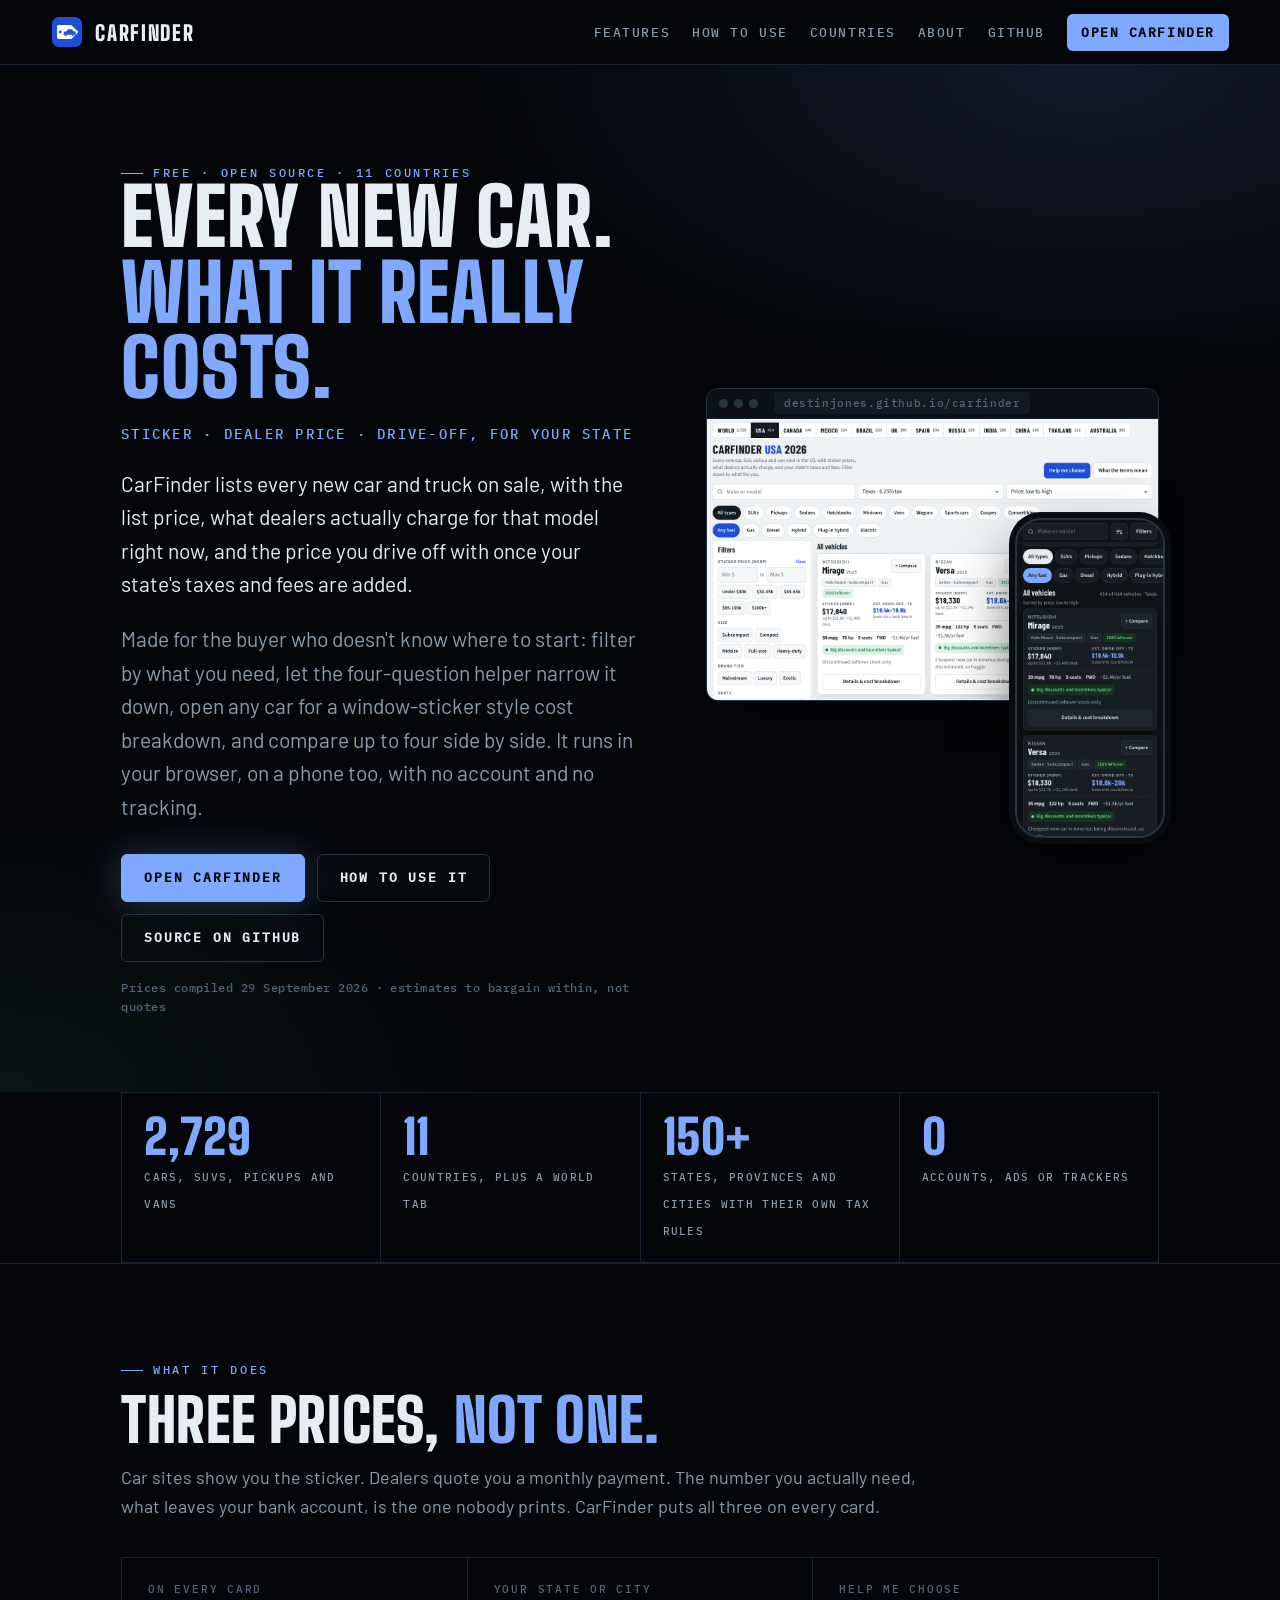
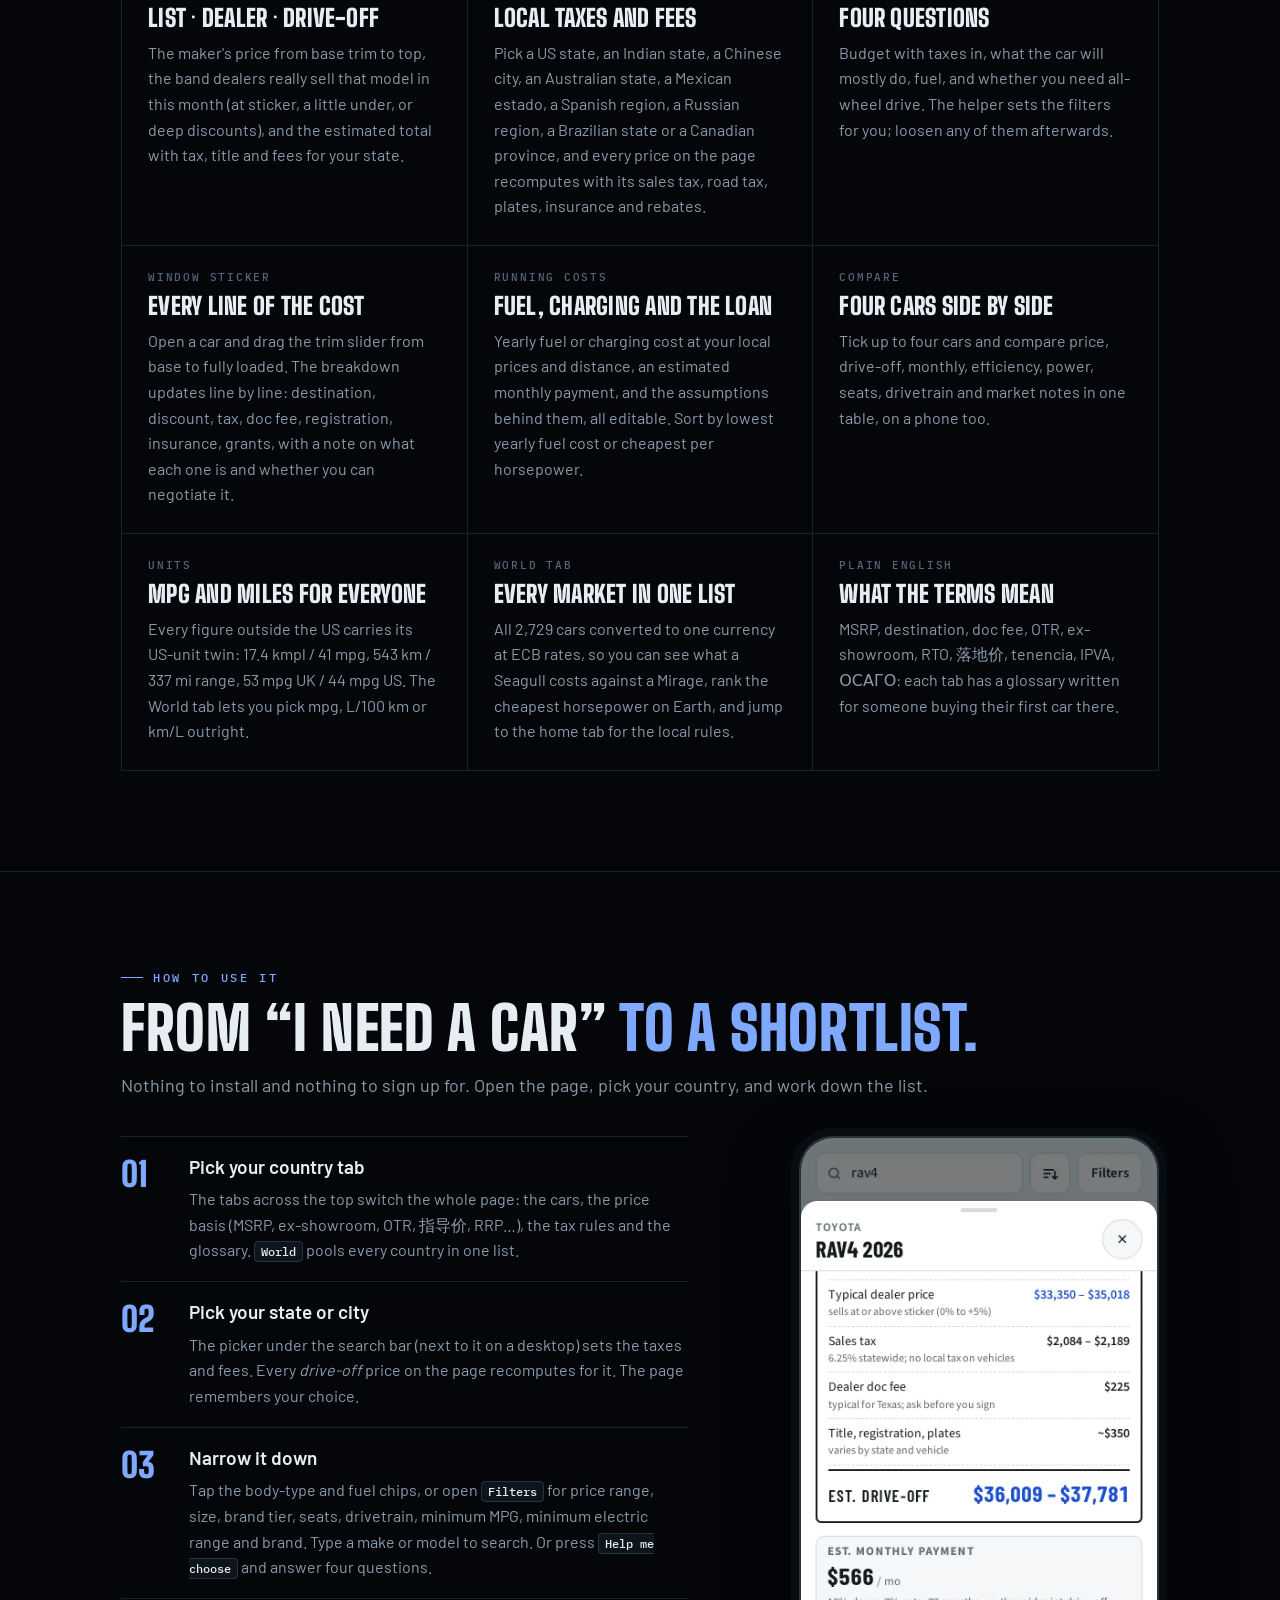
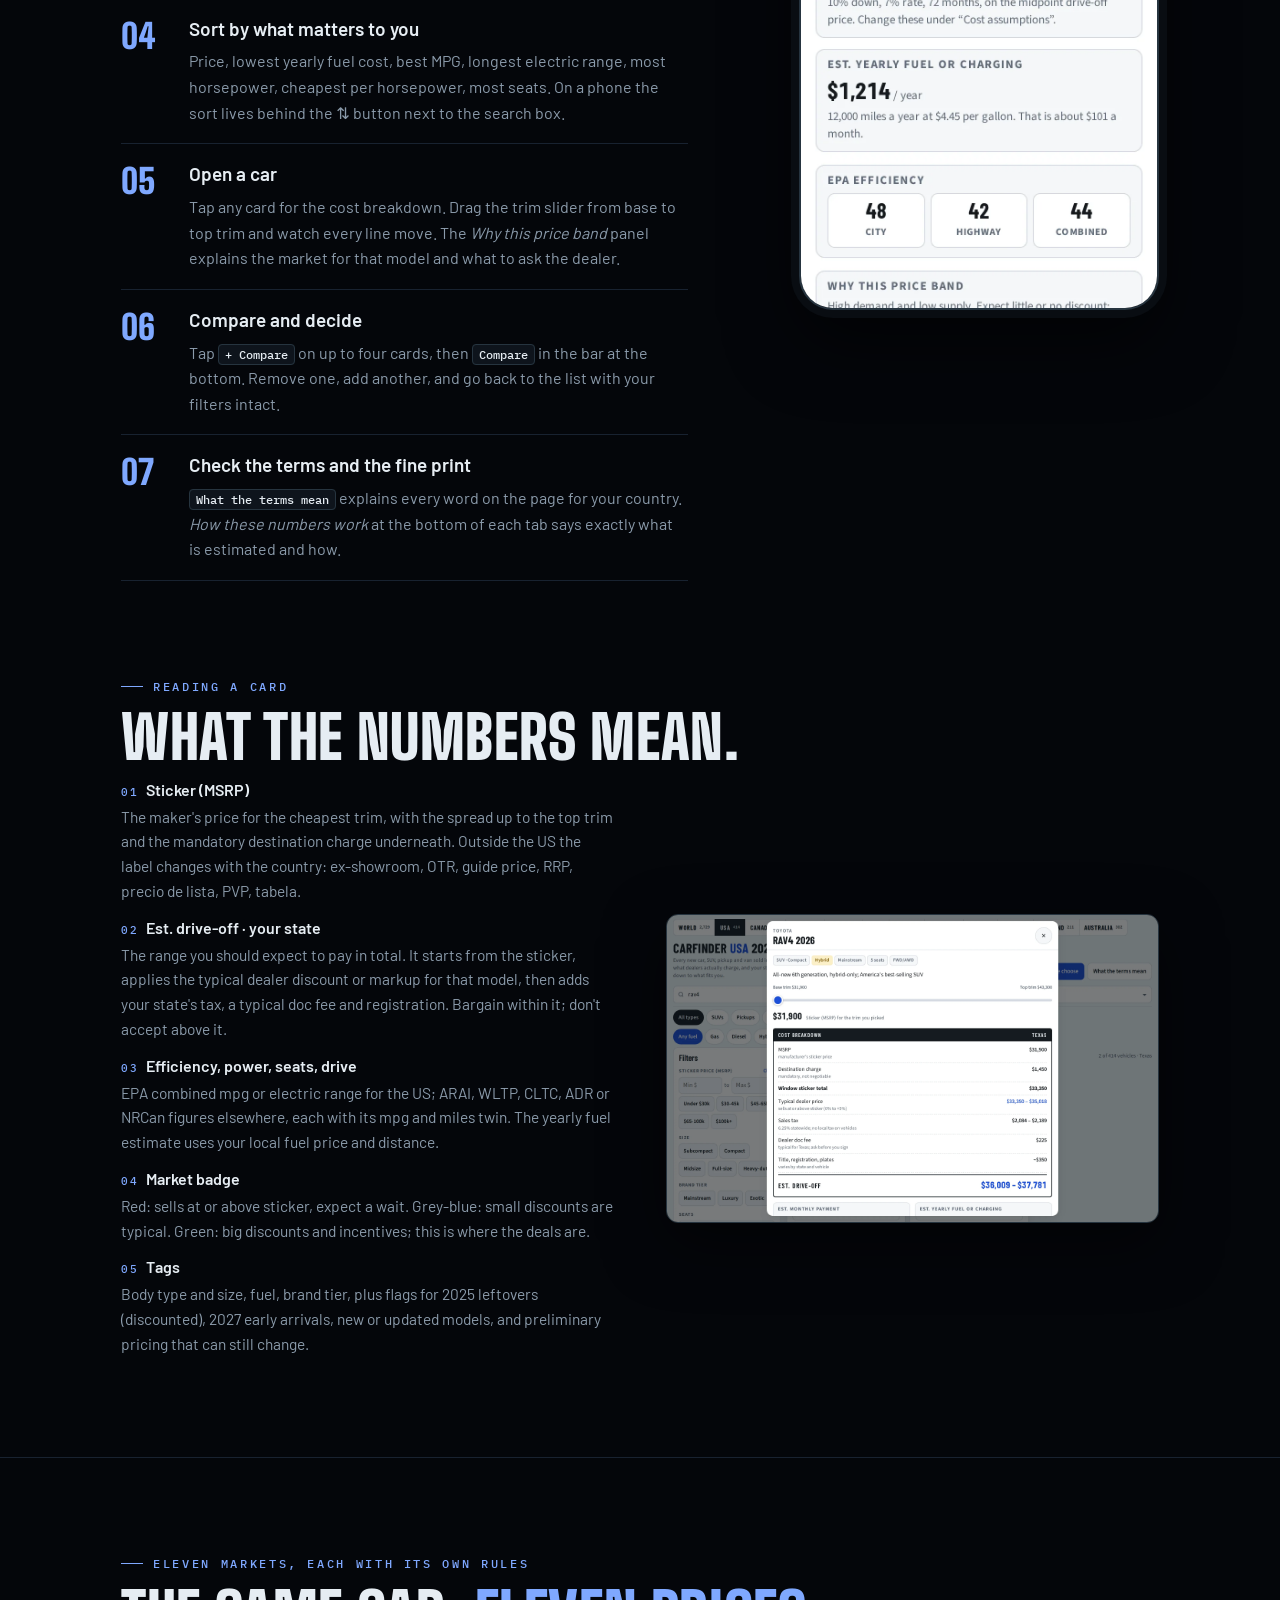
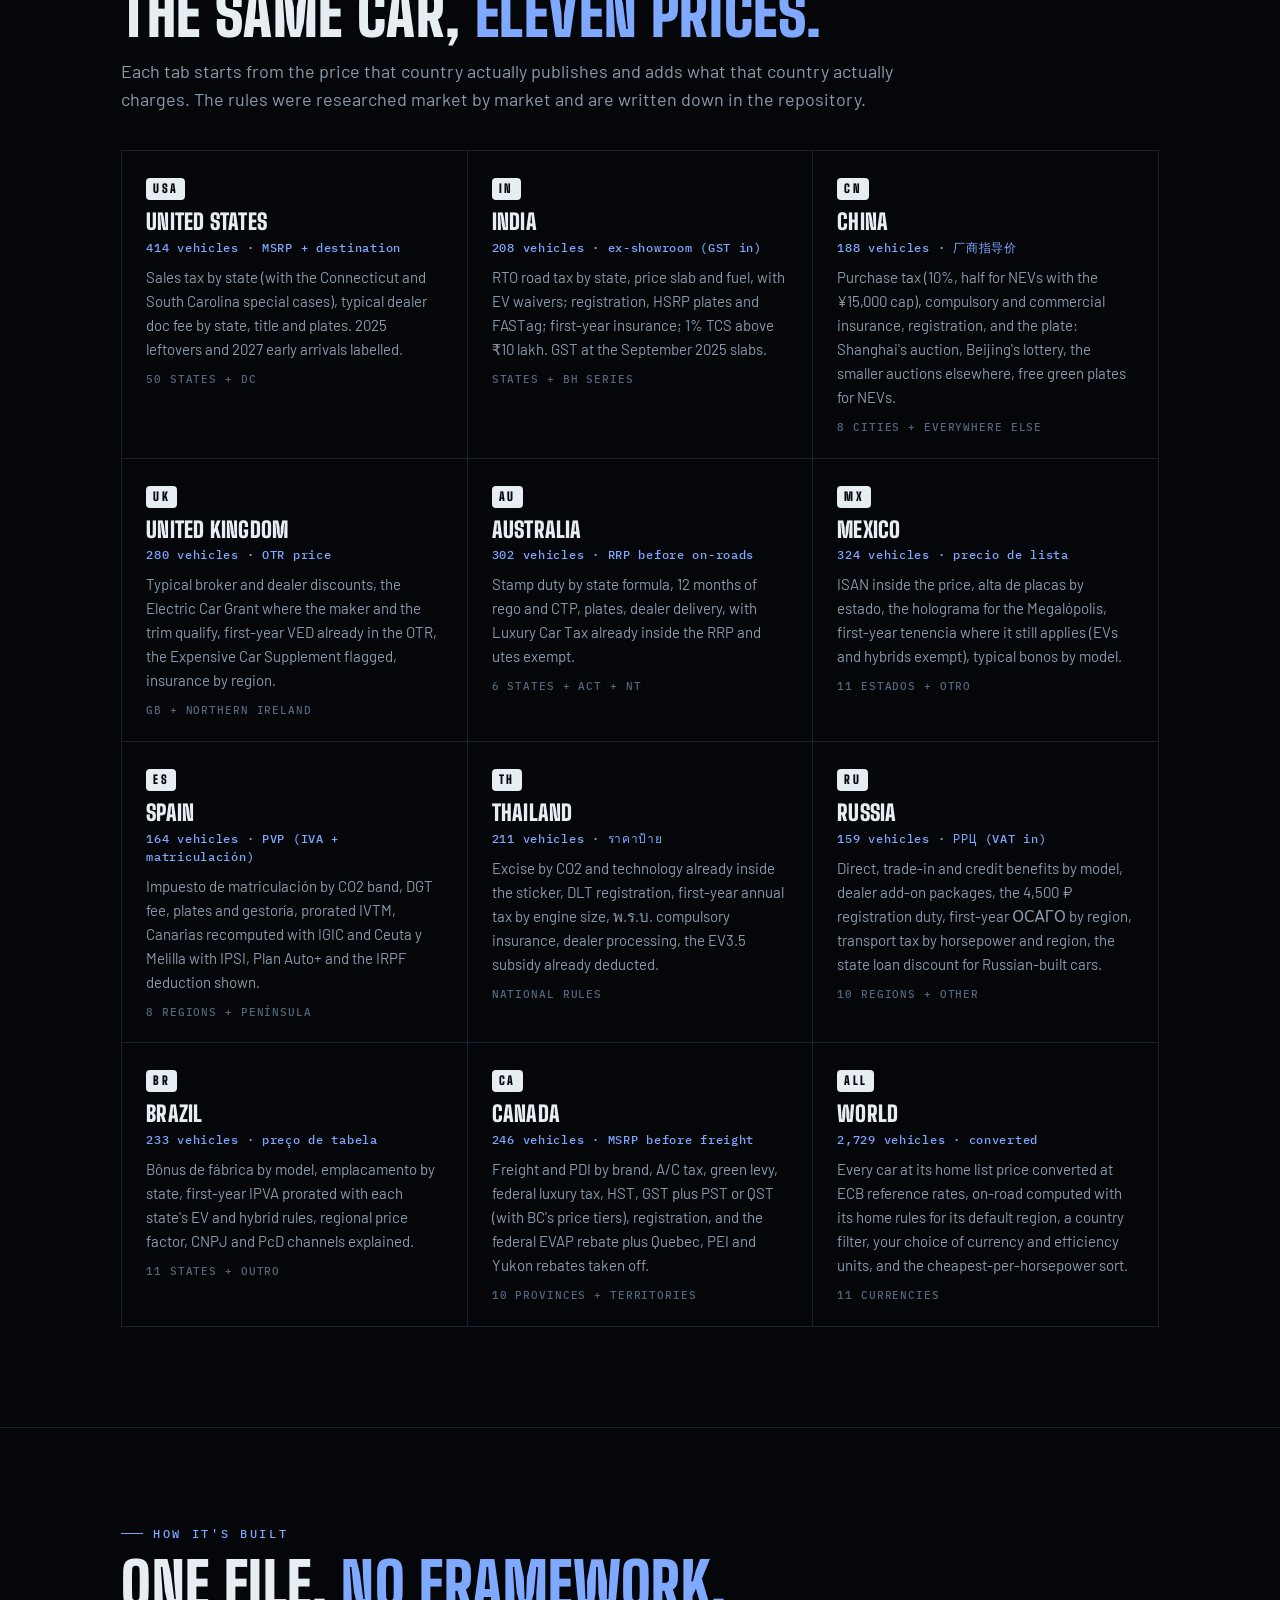
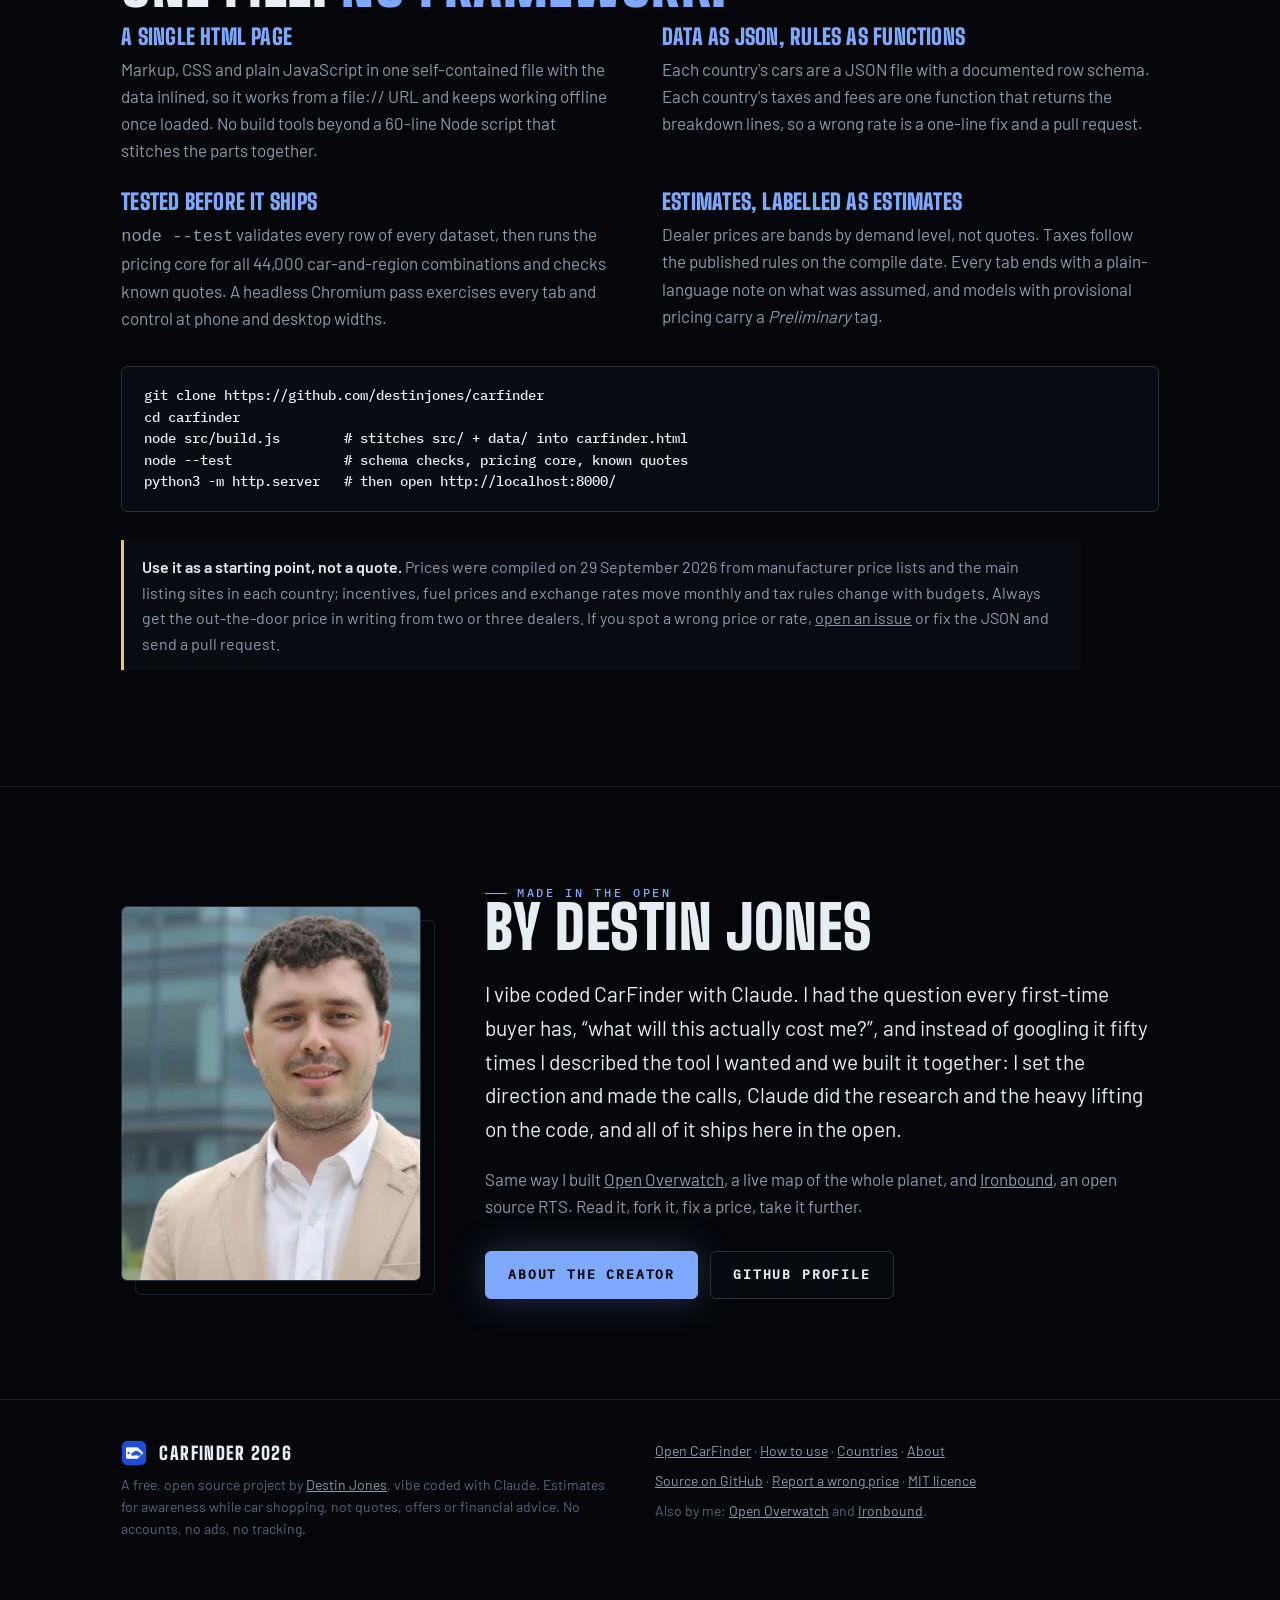
==== commit df120b9e: "Switch GitHub username cwbhood to destinjones Updates site, README, citation and build links, rebuil" ====
--- a/index.html
+++ b/index.html
@@ -5,7 +5,7 @@
 <meta name="viewport" content="width=device-width, initial-scale=1, viewport-fit=cover">
 <meta name="theme-color" content="#04060a">
 <title>CarFinder 2026 · every new car, what it really costs</title>
-<link rel="canonical" href="https://cwbhood.github.io/carfinder/">
+<link rel="canonical" href="https://destinjones.github.io/carfinder/">
 <meta name="robots" content="index, follow, max-image-preview:large">
 <meta name="author" content="Destin Jones">
 <meta name="description" content="A free, open source car finder for 11 countries: every new car and truck on sale with its list price, what dealers really charge, and the drive-off price for your state or city with taxes and fees in. Filters, compare, MPG and EV range. No account, no ads.">
@@ -13,22 +13,22 @@
 <link rel="apple-touch-icon" href="brand/emblem/apple-touch-icon.png">
 <meta property="og:type" content="website">
 <meta property="og:site_name" content="CarFinder 2026">
-<meta property="og:url" content="https://cwbhood.github.io/carfinder/">
+<meta property="og:url" content="https://destinjones.github.io/carfinder/">
 <meta property="og:title" content="CarFinder 2026 · every new car, what it really costs">
 <meta property="og:description" content="2,729 new cars and trucks across 11 countries: list price, dealer price, and the drive-off price for your state with taxes and fees in. Free, open source, runs in your browser.">
-<meta property="og:image" content="https://cwbhood.github.io/carfinder/brand/social/og-1200x630.png">
+<meta property="og:image" content="https://destinjones.github.io/carfinder/brand/social/og-1200x630.png">
 <meta property="og:image:width" content="1200"><meta property="og:image:height" content="630">
 <meta property="og:image:alt" content="CarFinder 2026: a phone showing the US car list with sticker and drive-off prices">
 <meta name="twitter:card" content="summary_large_image">
 <meta name="twitter:title" content="CarFinder 2026 · every new car, what it really costs">
 <meta name="twitter:description" content="2,729 new cars and trucks across 11 countries with list, dealer and drive-off prices for your state. Free, open source, in your browser.">
-<meta name="twitter:image" content="https://cwbhood.github.io/carfinder/brand/social/og-1200x630.png">
+<meta name="twitter:image" content="https://destinjones.github.io/carfinder/brand/social/og-1200x630.png">
 <script type="application/ld+json">
 {"@context":"https://schema.org","@graph":[
- {"@type":"WebSite","@id":"https://cwbhood.github.io/carfinder/#site","name":"CarFinder 2026","url":"https://cwbhood.github.io/carfinder/","description":"Every new car and truck on sale in 11 countries with list, dealer and on-road prices for your state or city.","publisher":{"@id":"https://cwbhood.github.io/carfinder/about.html#destin"}},
- {"@type":"WebApplication","name":"CarFinder 2026","applicationCategory":"ReferenceApplication","operatingSystem":"Any (web browser)","url":"https://cwbhood.github.io/carfinder/carfinder.html","offers":{"@type":"Offer","price":"0","priceCurrency":"USD"},
-  "description":"2,729 new cars and trucks across the USA, India, China, the UK, Australia, Mexico, Spain, Thailand, Russia, Brazil and Canada, each with list price, typical dealer price and an estimated on-road price for the buyer's state or city.","codeRepository":"https://github.com/cwbhood/carfinder","license":"https://opensource.org/licenses/MIT","creator":{"@id":"https://cwbhood.github.io/carfinder/about.html#destin"},"screenshot":"https://cwbhood.github.io/carfinder/brand/social/og-1200x630.png"},
- {"@type":"Person","@id":"https://cwbhood.github.io/carfinder/about.html#destin","name":"Destin Jones","url":"https://cwbhood.github.io/carfinder/about.html","sameAs":["https://github.com/cwbhood","https://cwbhood.github.io/open-overwatch/about.html"]}
+ {"@type":"WebSite","@id":"https://destinjones.github.io/carfinder/#site","name":"CarFinder 2026","url":"https://destinjones.github.io/carfinder/","description":"Every new car and truck on sale in 11 countries with list, dealer and on-road prices for your state or city.","publisher":{"@id":"https://destinjones.github.io/carfinder/about.html#destin"}},
+ {"@type":"WebApplication","name":"CarFinder 2026","applicationCategory":"ReferenceApplication","operatingSystem":"Any (web browser)","url":"https://destinjones.github.io/carfinder/carfinder.html","offers":{"@type":"Offer","price":"0","priceCurrency":"USD"},
+  "description":"2,729 new cars and trucks across the USA, India, China, the UK, Australia, Mexico, Spain, Thailand, Russia, Brazil and Canada, each with list price, typical dealer price and an estimated on-road price for the buyer's state or city.","codeRepository":"https://github.com/destinjones/carfinder","license":"https://opensource.org/licenses/MIT","creator":{"@id":"https://destinjones.github.io/carfinder/about.html#destin"},"screenshot":"https://destinjones.github.io/carfinder/brand/social/og-1200x630.png"},
+ {"@type":"Person","@id":"https://destinjones.github.io/carfinder/about.html#destin","name":"Destin Jones","url":"https://destinjones.github.io/carfinder/about.html","sameAs":["https://github.com/destinjones","https://destinjones.github.io/open-overwatch/about.html"]}
 ]}
 </script>
 <link rel="stylesheet" href="brand/fonts/fonts.css">
@@ -142,7 +142,7 @@
 <nav aria-label="Main">
   <div class="wrap">
     <a class="brand" href="./"><img src="brand/emblem/emblem-256.png" alt="">CarFinder</a>
-    <div class="links"><a href="#features">Features</a><a href="#how">How to use</a><a href="#countries">Countries</a><a href="about.html">About</a><a href="https://github.com/cwbhood/carfinder">GitHub</a><a class="go" href="carfinder.html">Open CarFinder</a></div>
+    <div class="links"><a href="#features">Features</a><a href="#how">How to use</a><a href="#countries">Countries</a><a href="about.html">About</a><a href="https://github.com/destinjones/carfinder">GitHub</a><a class="go" href="carfinder.html">Open CarFinder</a></div>
   </div>
 </nav>
 
@@ -158,12 +158,12 @@
       <div class="cta">
         <a class="btn primary" href="carfinder.html">Open CarFinder</a>
         <a class="btn" href="#how">How to use it</a>
-        <a class="btn" href="https://github.com/cwbhood/carfinder">Source on GitHub</a>
+        <a class="btn" href="https://github.com/destinjones/carfinder">Source on GitHub</a>
       </div>
       <p class="fine">Prices compiled 29 September 2026 · estimates to bargain within, not quotes</p>
     </div>
     <div class="devices" aria-hidden="true">
-      <div class="browser"><div class="bar"><i></i><i></i><i></i><span>cwbhood.github.io/carfinder</span></div><img src="brand/shots/desktop-us.webp" width="1280" height="800" alt="" fetchpriority="high"></div>
+      <div class="browser"><div class="bar"><i></i><i></i><i></i><span>destinjones.github.io/carfinder</span></div><img src="brand/shots/desktop-us.webp" width="1280" height="800" alt="" fetchpriority="high"></div>
       <div class="phone"><img src="brand/shots/phone-us-dark.webp" width="390" height="844" alt="" loading="lazy"></div>
     </div>
   </div>
@@ -267,13 +267,13 @@
       <div><h3>Estimates, labelled as estimates</h3><p>Dealer prices are bands by demand level, not quotes. Taxes follow the published rules on the compile date. Every tab ends with a plain-language note on what was assumed, and models with provisional pricing carry a <em>Preliminary</em> tag.</p></div>
     </div>
     <div style="margin-top:34px">
-      <pre class="code" tabindex="0">git clone https://github.com/cwbhood/carfinder
+      <pre class="code" tabindex="0">git clone https://github.com/destinjones/carfinder
 cd carfinder
 node src/build.js        # stitches src/ + data/ into carfinder.html
 node --test              # schema checks, pricing core, known quotes
 python3 -m http.server   # then open http://localhost:8000/</pre>
     </div>
-    <p class="warn"><b>Use it as a starting point, not a quote.</b> Prices were compiled on 29 September 2026 from manufacturer price lists and the main listing sites in each country; incentives, fuel prices and exchange rates move monthly and tax rules change with budgets. Always get the out-the-door price in writing from two or three dealers. If you spot a wrong price or rate, <a href="https://github.com/cwbhood/carfinder/issues">open an issue</a> or fix the JSON and send a pull request.</p>
+    <p class="warn"><b>Use it as a starting point, not a quote.</b> Prices were compiled on 29 September 2026 from manufacturer price lists and the main listing sites in each country; incentives, fuel prices and exchange rates move monthly and tax rules change with budgets. Always get the out-the-door price in writing from two or three dealers. If you spot a wrong price or rate, <a href="https://github.com/destinjones/carfinder/issues">open an issue</a> or fix the JSON and send a pull request.</p>
   </div>
 </section>
 
@@ -286,10 +286,10 @@
       <div class="eyebrow">Made in the open</div>
       <h2 id="maker-h">By Destin Jones</h2>
       <p class="lede">I vibe coded CarFinder with Claude. I had the question every first-time buyer has, “what will this actually cost me?”, and instead of googling it fifty times I described the tool I wanted and we built it together: I set the direction and made the calls, Claude did the research and the heavy lifting on the code, and all of it ships here in the open.</p>
-      <p class="sub">Same way I built <a href="https://cwbhood.github.io/open-overwatch/">Open Overwatch</a>, a live map of the whole planet, and <a href="https://cwbhood.github.io/godot-open-rts/">Ironbound</a>, an open source RTS. Read it, fork it, fix a price, take it further.</p>
+      <p class="sub">Same way I built <a href="https://destinjones.github.io/open-overwatch/">Open Overwatch</a>, a live map of the whole planet, and <a href="https://destinjones.github.io/godot-open-rts/">Ironbound</a>, an open source RTS. Read it, fork it, fix a price, take it further.</p>
       <div class="cta">
         <a class="btn primary" href="about.html">About the creator</a>
-        <a class="btn" href="https://github.com/cwbhood">GitHub profile</a>
+        <a class="btn" href="https://github.com/destinjones">GitHub profile</a>
       </div>
     </div>
   </div>
@@ -304,8 +304,8 @@
     </div>
     <div>
       <p><a href="carfinder.html">Open CarFinder</a> · <a href="#how">How to use</a> · <a href="#countries">Countries</a> · <a href="about.html">About</a></p>
-      <p><a href="https://github.com/cwbhood/carfinder">Source on GitHub</a> · <a href="https://github.com/cwbhood/carfinder/issues">Report a wrong price</a> · <a href="https://github.com/cwbhood/carfinder/blob/main/LICENSE">MIT licence</a></p>
-      <p>Also by me: <a href="https://cwbhood.github.io/open-overwatch/">Open Overwatch</a> and <a href="https://cwbhood.github.io/godot-open-rts/">Ironbound</a>.</p>
+      <p><a href="https://github.com/destinjones/carfinder">Source on GitHub</a> · <a href="https://github.com/destinjones/carfinder/issues">Report a wrong price</a> · <a href="https://github.com/destinjones/carfinder/blob/main/LICENSE">MIT licence</a></p>
+      <p>Also by me: <a href="https://destinjones.github.io/open-overwatch/">Open Overwatch</a> and <a href="https://destinjones.github.io/godot-open-rts/">Ironbound</a>.</p>
     </div>
   </div>
 </footer>
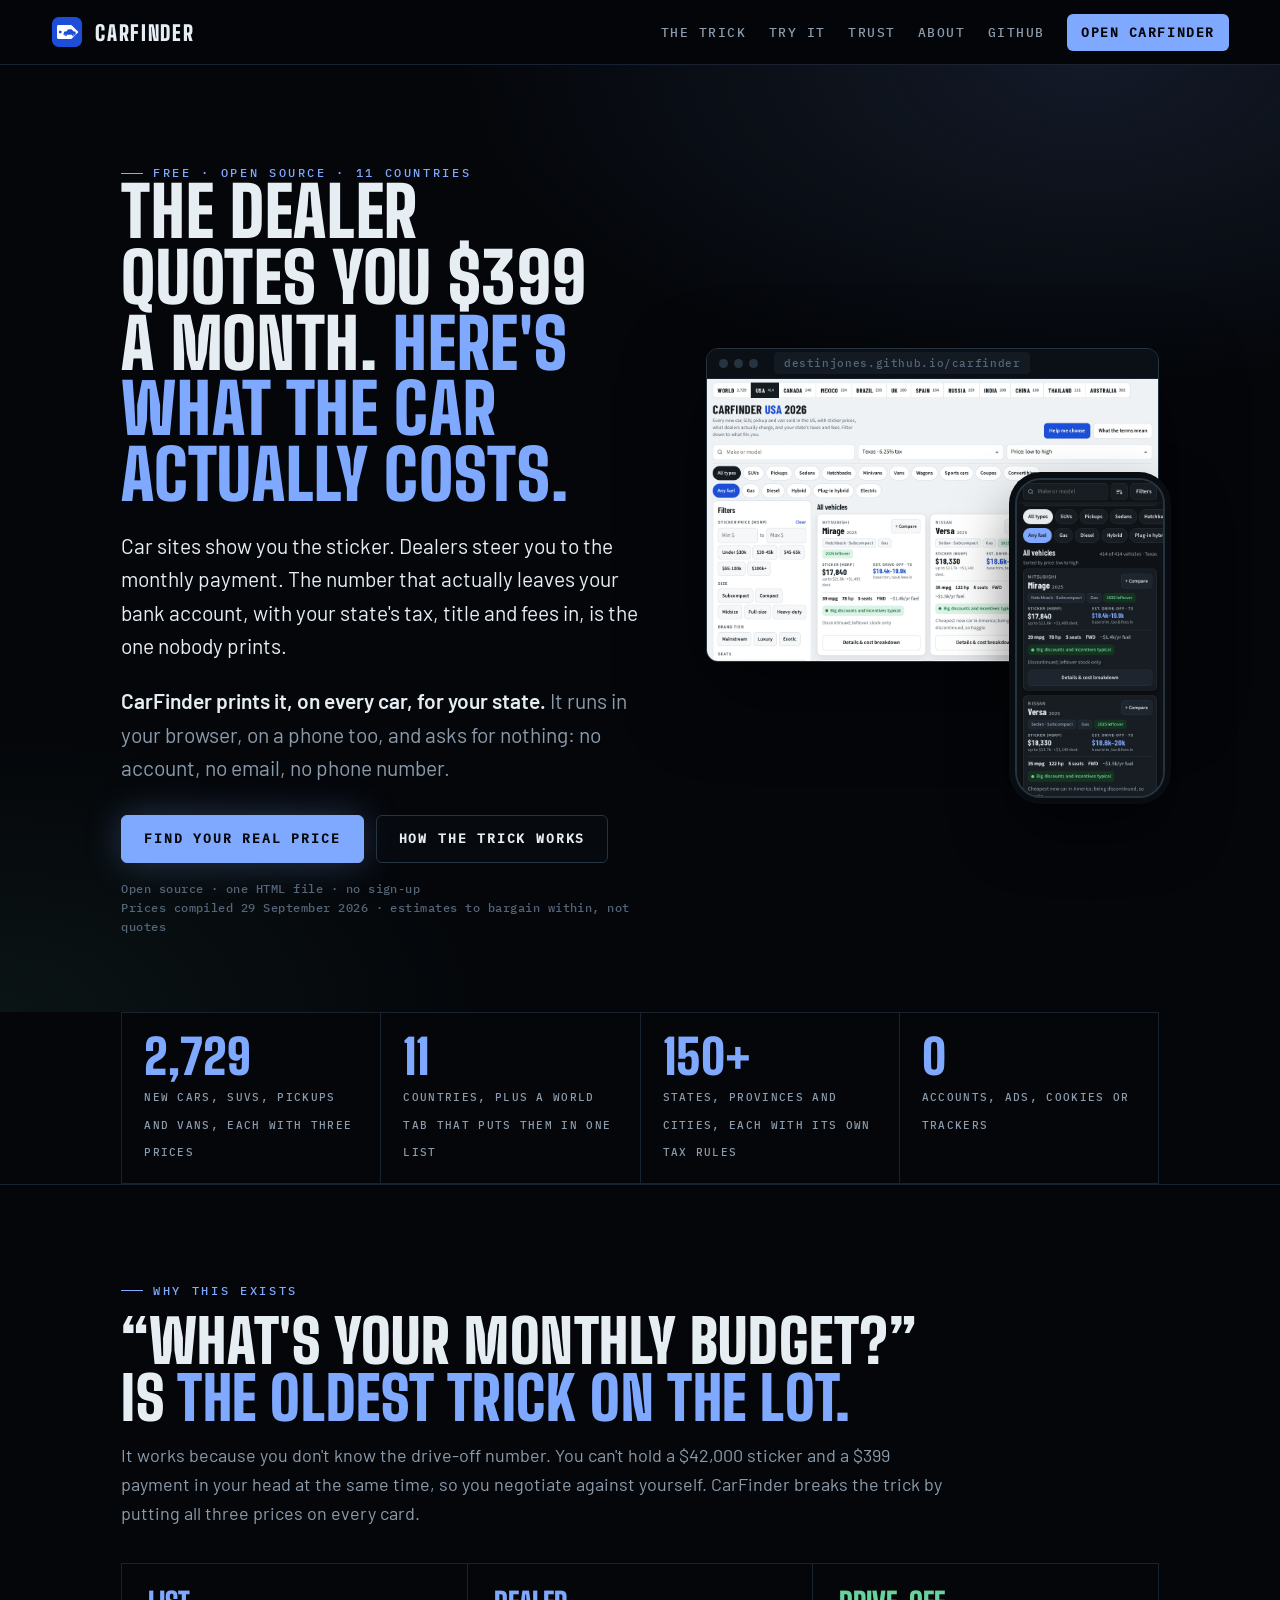
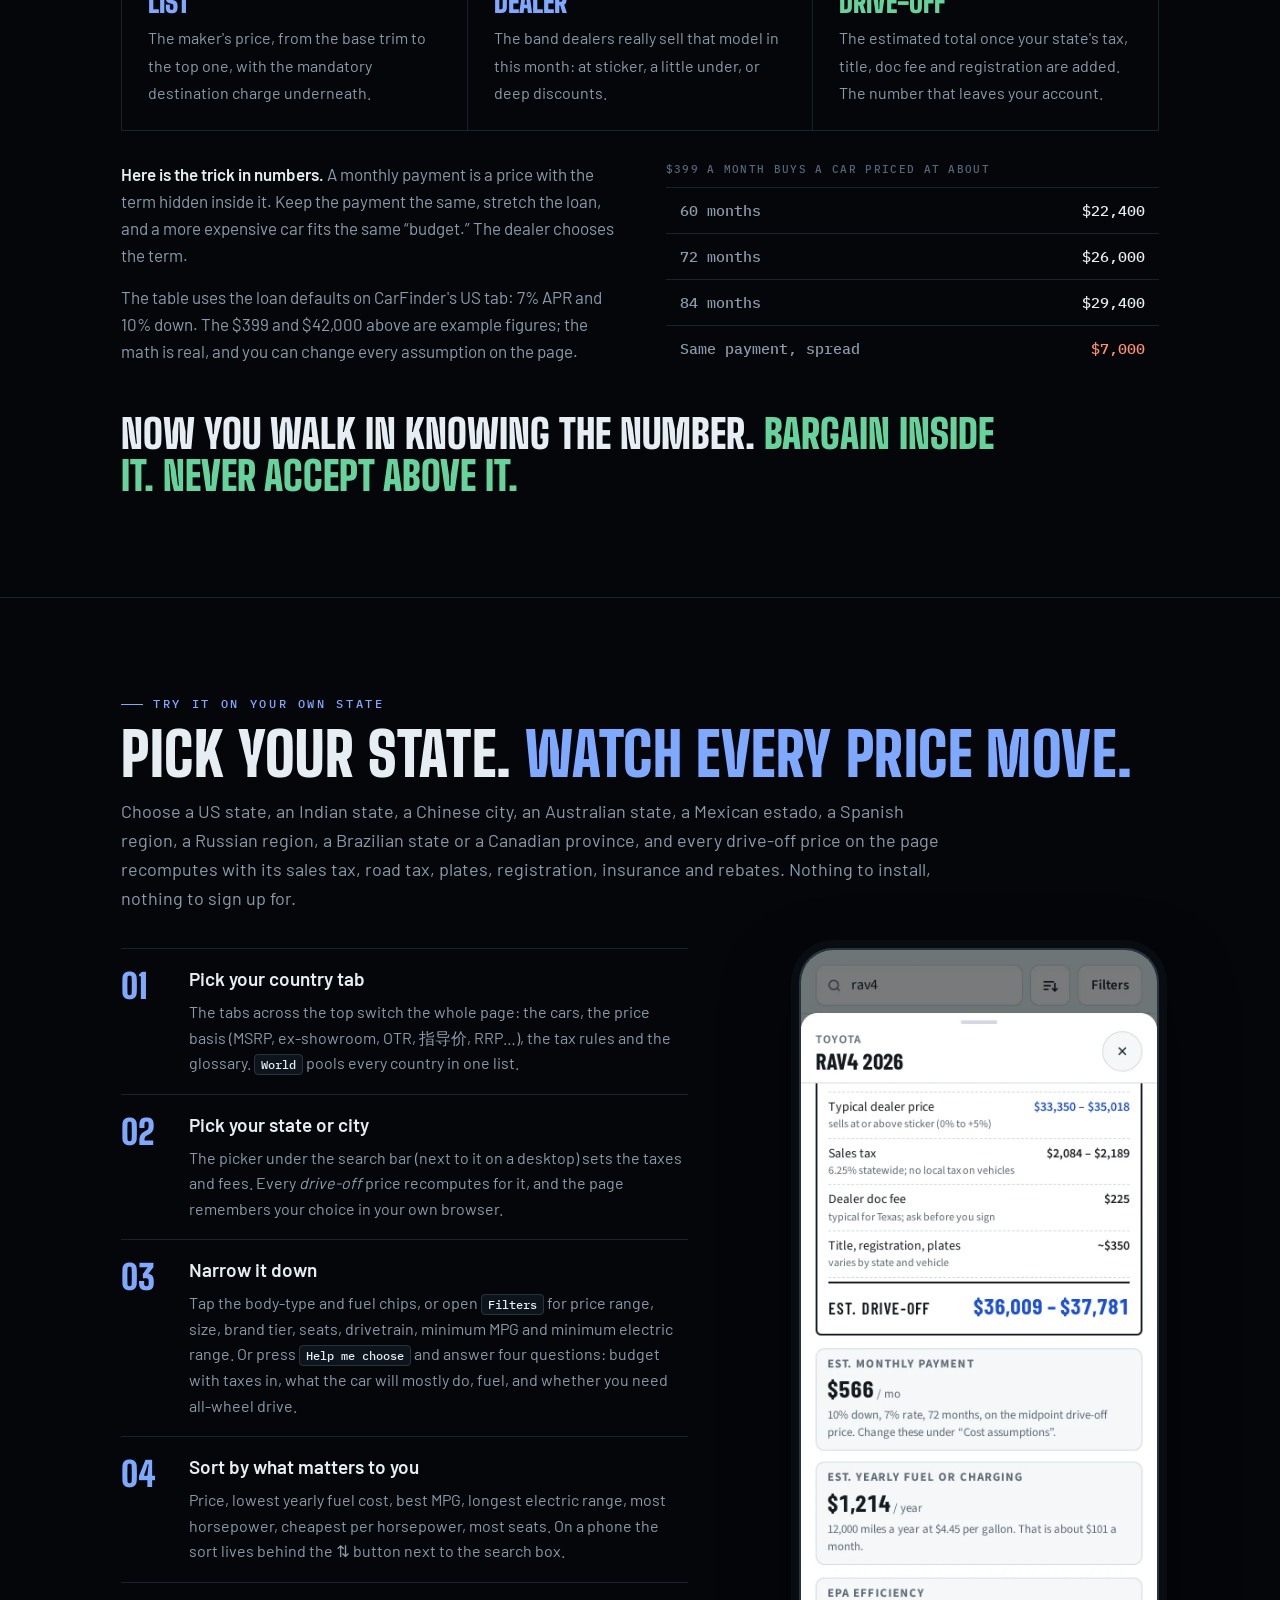
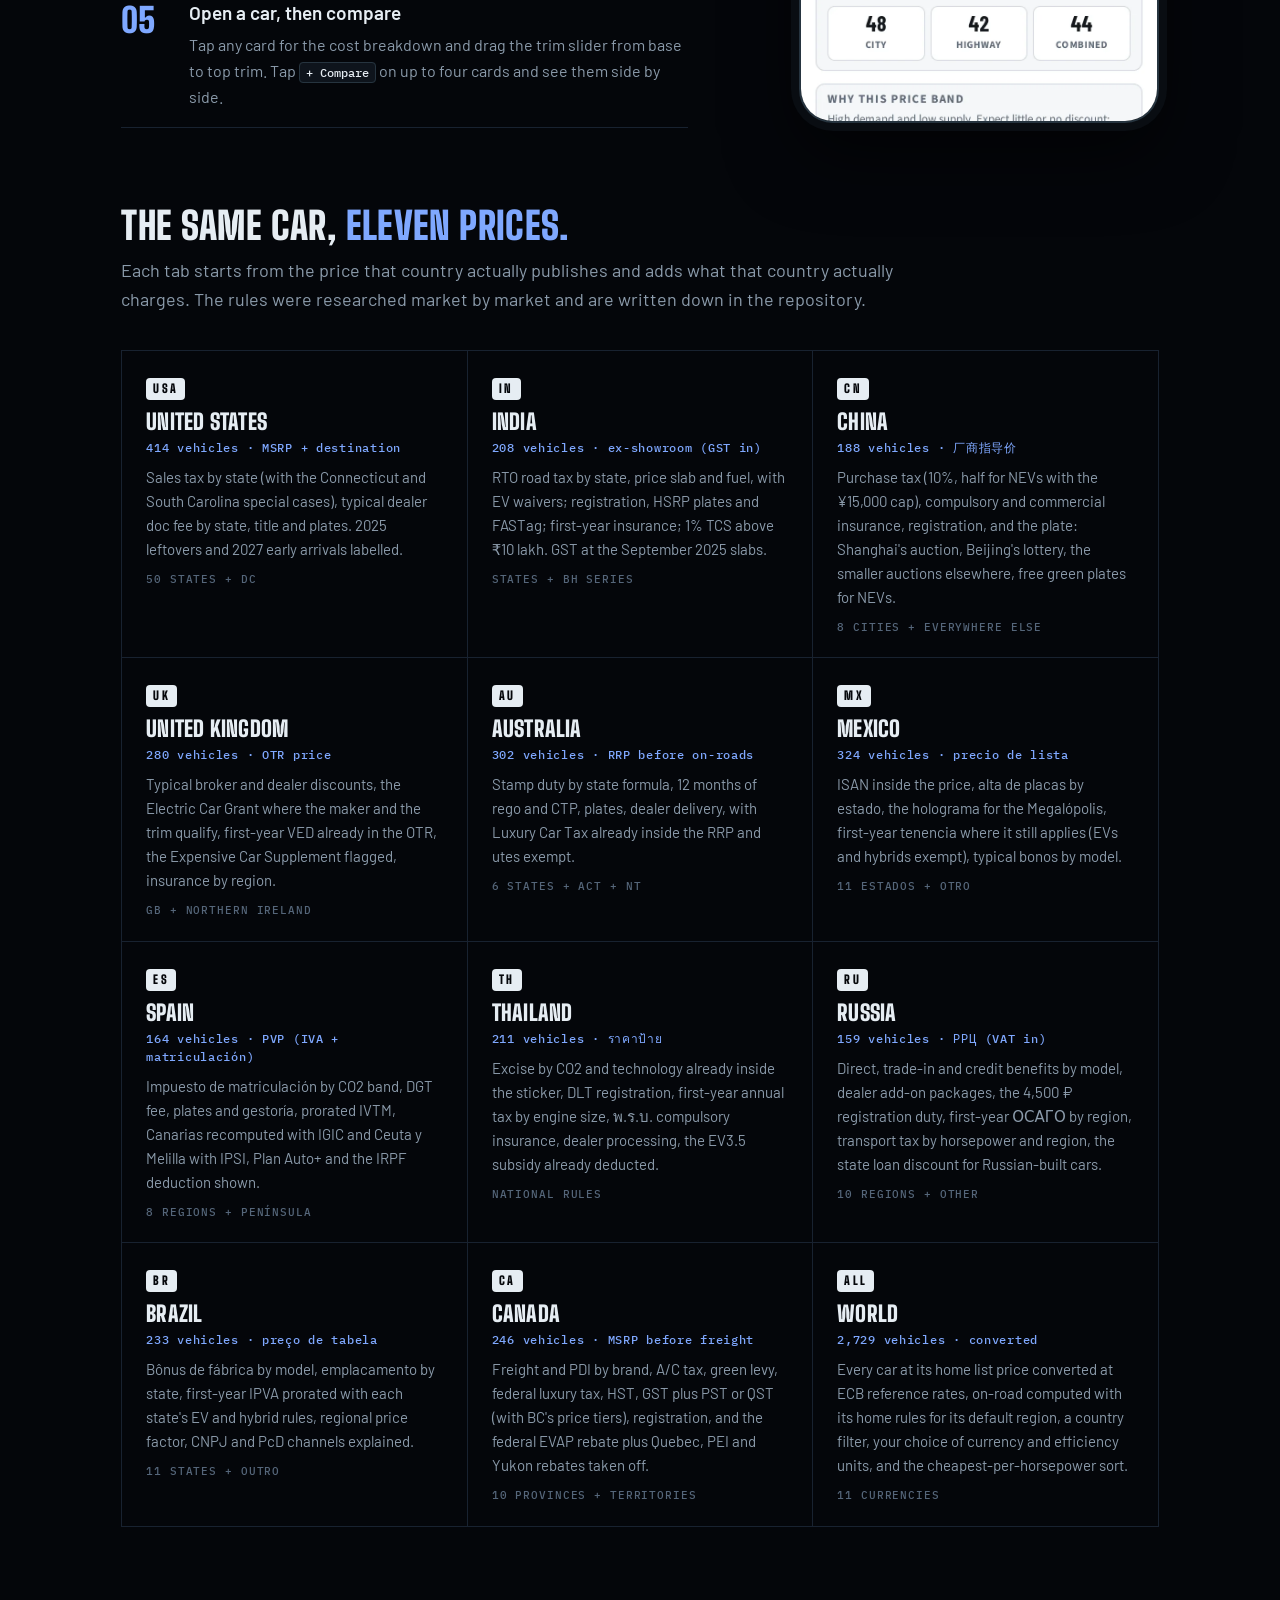
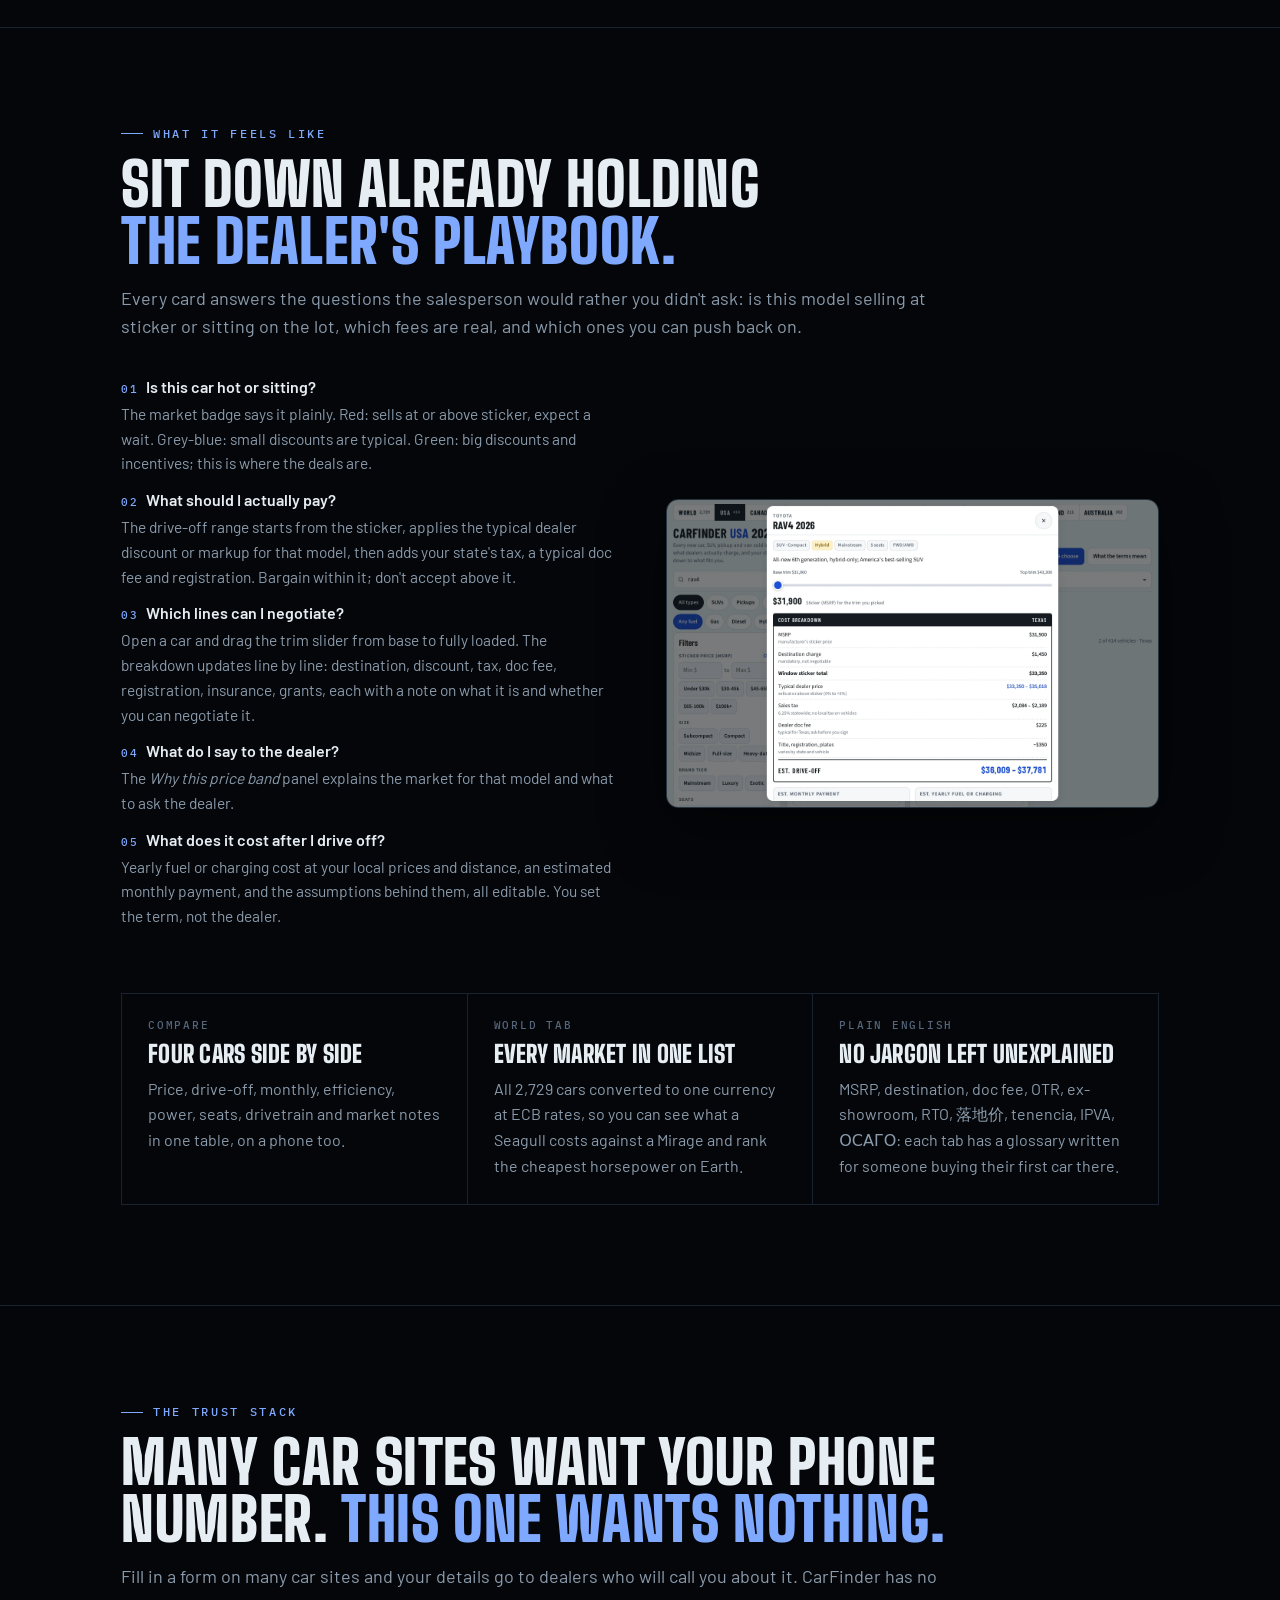
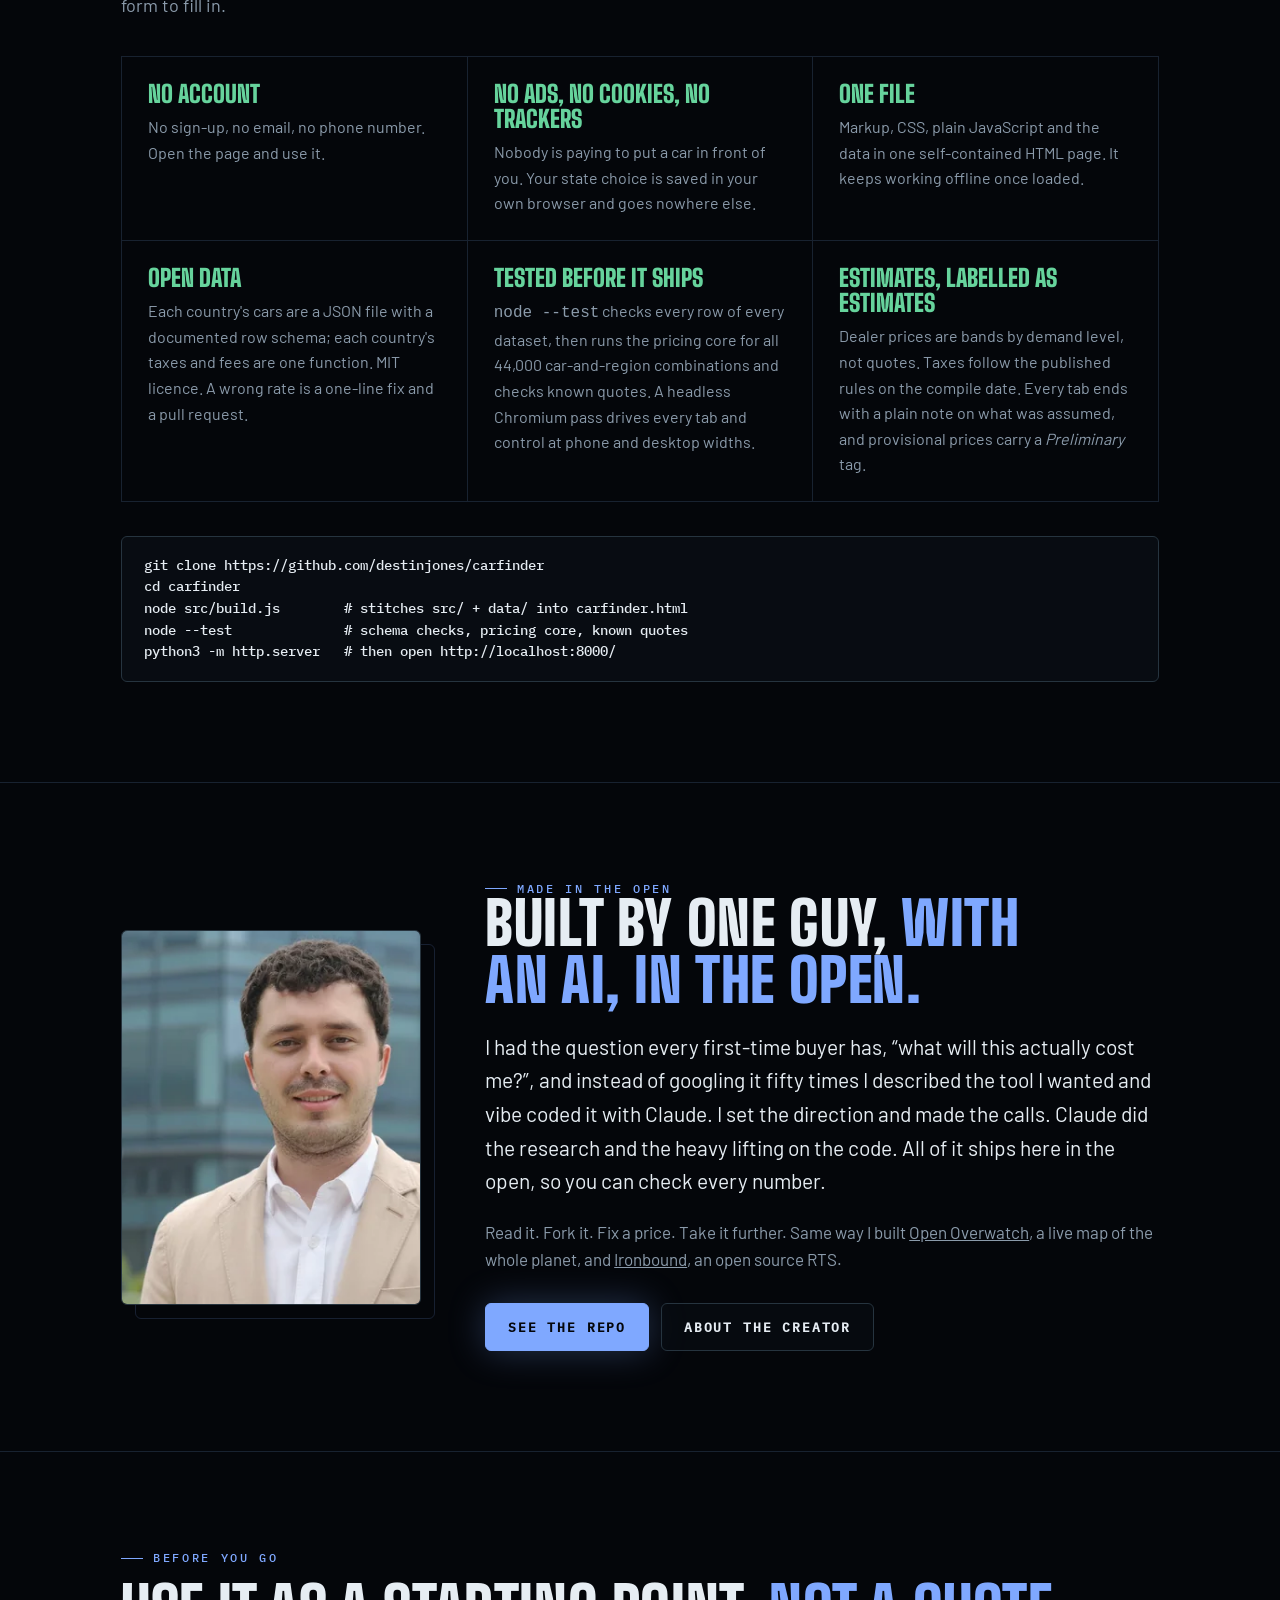
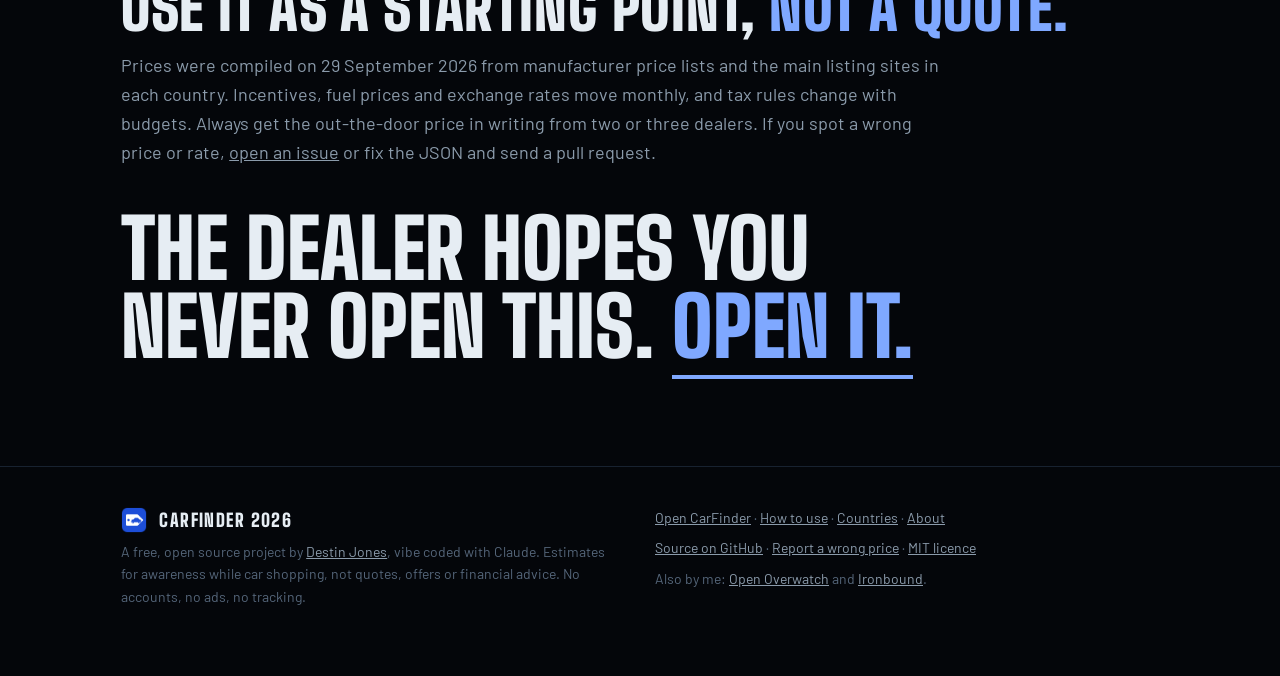
==== commit 6ffb6398: "Rewrite the landing page around the monthly-payment trick Seven parts: hero, the trick, try it on yo" ====
--- a/index.html
+++ b/index.html
@@ -126,7 +126,7 @@
 footer .wrap{display:grid;grid-template-columns:1fr 1fr;gap:30px} footer p{margin:0 0 8px} footer a{color:var(--ink-dim)}
 @media (max-width:960px){.grid,.countries{grid-template-columns:repeat(2,1fr)}.stats{grid-template-columns:repeat(2,1fr)}}
 @media (max-width:860px){
-  .hero .wrap{grid-template-columns:1fr} .devices{min-height:0;margin-top:10px;padding-bottom:40px;padding-right:40px} .browser{width:100%} .phone{right:0;bottom:0}
+  .hero .wrap{grid-template-columns:minmax(0,1fr)} .devices{min-height:0;margin-top:10px;padding-bottom:40px;padding-right:40px} .browser{width:100%} .phone{right:0;bottom:0}
   .steps{grid-template-columns:1fr} .phone-lg{position:static;justify-self:center}
   .anatomy{grid-template-columns:1fr} .anatomy img{order:-1}
   .maker .wrap{grid-template-columns:1fr} .portrait{width:min(100%,300px)}
@@ -135,6 +135,34 @@
 }
 @media (max-width:600px){.grid,.countries{grid-template-columns:1fr}.stats{grid-template-columns:1fr 1fr}.brand{font-size:17px}.brand img{width:26px;height:26px}nav .links{gap:12px;font-size:11.5px}nav .links a:not(.go){display:none}}
 @media (prefers-reduced-motion:reduce){html{scroll-behavior:auto}.btn{transition:none}}
+/* rewrite: villain, trust, close */
+.hero h1{font-size:clamp(38px,5.4vw,70px)}
+.lede b{color:var(--ink);font-weight:600}
+.three{list-style:none;margin:0 0 30px;padding:0;display:grid;grid-template-columns:repeat(3,1fr);gap:1px;background:var(--line);border:1px solid var(--line)}
+.three li{background:var(--bg);padding:24px 26px;min-width:0}
+.three b{display:block;font:900 28px/1 var(--display);text-transform:uppercase;color:var(--accent);margin-bottom:8px}
+.three li:last-child b{color:var(--deal)}
+.three span{color:var(--ink-dim);font-size:16px}
+.trick{display:grid;grid-template-columns:minmax(0,1fr) minmax(0,1fr);gap:clamp(24px,4vw,56px);align-items:start}
+.trick p{margin:0 0 14px;color:var(--ink-dim)} .trick p b{color:var(--ink)}
+table.term{width:100%;border-collapse:collapse;font:500 15px/1.4 var(--mono)}
+table.term caption{text-align:left;font:500 11px/1.5 var(--mono);letter-spacing:.12em;text-transform:uppercase;color:var(--ink-faint);padding-bottom:10px}
+table.term th,table.term td{padding:12px 14px;border-top:1px solid var(--line);text-align:left}
+table.term th{font-weight:500;color:var(--ink-dim)} table.term td{color:var(--ink);text-align:right}
+table.term tr:last-child td{color:var(--hot)}
+.punch{font:900 clamp(26px,3.4vw,40px)/1.05 var(--display);text-transform:uppercase;margin:34px 0 0;max-width:22em}
+.punch span{color:var(--deal)}
+h3.sub-h span{color:var(--accent)}
+h3.sub-h{font-size:clamp(26px,3.4vw,38px);margin:clamp(48px,7vw,80px) 0 12px}
+.trust{display:grid;grid-template-columns:repeat(3,1fr);gap:1px;background:var(--line);border:1px solid var(--line);margin-bottom:34px}
+.trust div{background:var(--bg);padding:24px 26px;min-width:0}
+.trust b{display:block;font:900 24px/1.05 var(--display);text-transform:uppercase;color:var(--deal);margin-bottom:8px}
+.trust p{margin:0;color:var(--ink-dim);font-size:16px}
+.close{text-align:left}
+.close .final{font:900 clamp(40px,6.4vw,84px)/.95 var(--display);text-transform:uppercase;margin:44px 0 0;text-wrap:balance}
+.close .final a{color:var(--accent);text-decoration:none;border-bottom:4px solid var(--accent)}
+.close .final a:hover{color:#a7c3ff;border-color:#a7c3ff}
+@media (max-width:860px){.trick{grid-template-columns:1fr}.three,.trust{grid-template-columns:1fr}}
 </style>
 </head>
 <body>
@@ -142,7 +170,7 @@
 <nav aria-label="Main">
   <div class="wrap">
     <a class="brand" href="./"><img src="brand/emblem/emblem-256.png" alt="">CarFinder</a>
-    <div class="links"><a href="#features">Features</a><a href="#how">How to use</a><a href="#countries">Countries</a><a href="about.html">About</a><a href="https://github.com/destinjones/carfinder">GitHub</a><a class="go" href="carfinder.html">Open CarFinder</a></div>
+    <div class="links"><a href="#trick">The trick</a><a href="#proof">Try it</a><a href="#trust">Trust</a><a href="about.html">About</a><a href="https://github.com/destinjones/carfinder">GitHub</a><a class="go" href="carfinder.html">Open CarFinder</a></div>
   </div>
 </nav>
 
@@ -151,16 +179,14 @@
   <div class="wrap">
     <div>
       <div class="eyebrow">Free · open source · 11 countries</div>
-      <h1>Every new car.<br><span>What it really costs.</span></h1>
-      <p class="sub">Sticker · dealer price · drive-off, for your state</p>
-      <p class="lede">CarFinder lists every new car and truck on sale, with the list price, what dealers actually charge for that model right now, and the price you drive off with once your state's taxes and fees are added.</p>
-      <p class="lede">Made for the buyer who doesn't know where to start: filter by what you need, let the four-question helper narrow it down, open any car for a window-sticker style cost breakdown, and compare up to four side by side. It runs in your browser, on a phone too, with no account and no tracking.</p>
+      <h1>The dealer quotes you $399 a month. <span>Here's what the car actually costs.</span></h1>
+      <p class="lede">Car sites show you the sticker. Dealers steer you to the monthly payment. The number that actually leaves your bank account, with your state's tax, title and fees in, is the one nobody prints.</p>
+      <p class="lede"><b>CarFinder prints it, on every car, for your state.</b> It runs in your browser, on a phone too, and asks for nothing: no account, no email, no phone number.</p>
       <div class="cta">
-        <a class="btn primary" href="carfinder.html">Open CarFinder</a>
-        <a class="btn" href="#how">How to use it</a>
-        <a class="btn" href="https://github.com/destinjones/carfinder">Source on GitHub</a>
+        <a class="btn primary" href="carfinder.html">Find your real price</a>
+        <a class="btn" href="#trick">How the trick works</a>
       </div>
-      <p class="fine">Prices compiled 29 September 2026 · estimates to bargain within, not quotes</p>
+      <p class="fine">Open source · one HTML file · no sign-up<br>Prices compiled 29 September 2026 · estimates to bargain within, not quotes</p>
     </div>
     <div class="devices" aria-hidden="true">
       <div class="browser"><div class="bar"><i></i><i></i><i></i><span>destinjones.github.io/carfinder</span></div><img src="brand/shots/desktop-us.webp" width="1280" height="800" alt="" fetchpriority="high"></div>
@@ -171,73 +197,57 @@
 
 <div class="wrap">
   <div class="stats" aria-label="CarFinder by the numbers">
-    <div><b>2,729</b><span>cars, SUVs, pickups and vans</span></div>
-    <div><b>11</b><span>countries, plus a World tab</span></div>
-    <div><b>150+</b><span>states, provinces and cities with their own tax rules</span></div>
-    <div><b>0</b><span>accounts, ads or trackers</span></div>
+    <div><b>2,729</b><span>new cars, SUVs, pickups and vans, each with three prices</span></div>
+    <div><b>11</b><span>countries, plus a World tab that puts them in one list</span></div>
+    <div><b>150+</b><span>states, provinces and cities, each with its own tax rules</span></div>
+    <div><b>0</b><span>accounts, ads, cookies or trackers</span></div>
   </div>
 </div>
 
-<section id="features" aria-labelledby="features-h">
-  <div class="wrap">
-    <div class="eyebrow">What it does</div>
-    <h2 id="features-h">Three prices, <span>not one.</span></h2>
-    <p class="intro">Car sites show you the sticker. Dealers quote you a monthly payment. The number you actually need, what leaves your bank account, is the one nobody prints. CarFinder puts all three on every card.</p>
-    <div class="grid">
-      <article class="card"><span class="tag">On every card</span><h3>List · dealer · drive-off</h3><p>The maker's price from base trim to top, the band dealers really sell that model in this month (at sticker, a little under, or deep discounts), and the estimated total with tax, title and fees for your state.</p></article>
-      <article class="card"><span class="tag">Your state or city</span><h3>Local taxes and fees</h3><p>Pick a US state, an Indian state, a Chinese city, an Australian state, a Mexican estado, a Spanish region, a Russian region, a Brazilian state or a Canadian province, and every price on the page recomputes with its sales tax, road tax, plates, insurance and rebates.</p></article>
-      <article class="card"><span class="tag">Help me choose</span><h3>Four questions</h3><p>Budget with taxes in, what the car will mostly do, fuel, and whether you need all-wheel drive. The helper sets the filters for you; loosen any of them afterwards.</p></article>
-      <article class="card"><span class="tag">Window sticker</span><h3>Every line of the cost</h3><p>Open a car and drag the trim slider from base to fully loaded. The breakdown updates line by line: destination, discount, tax, doc fee, registration, insurance, grants, with a note on what each one is and whether you can negotiate it.</p></article>
-      <article class="card"><span class="tag">Running costs</span><h3>Fuel, charging and the loan</h3><p>Yearly fuel or charging cost at your local prices and distance, an estimated monthly payment, and the assumptions behind them, all editable. Sort by lowest yearly fuel cost or cheapest per horsepower.</p></article>
-      <article class="card"><span class="tag">Compare</span><h3>Four cars side by side</h3><p>Tick up to four cars and compare price, drive-off, monthly, efficiency, power, seats, drivetrain and market notes in one table, on a phone too.</p></article>
-      <article class="card"><span class="tag">Units</span><h3>MPG and miles for everyone</h3><p>Every figure outside the US carries its US-unit twin: 17.4 kmpl / 41 mpg, 543 km / 337 mi range, 53 mpg UK / 44 mpg US. The World tab lets you pick mpg, L/100 km or km/L outright.</p></article>
-      <article class="card"><span class="tag">World tab</span><h3>Every market in one list</h3><p>All 2,729 cars converted to one currency at ECB rates, so you can see what a Seagull costs against a Mirage, rank the cheapest horsepower on Earth, and jump to the home tab for the local rules.</p></article>
-      <article class="card"><span class="tag">Plain English</span><h3>What the terms mean</h3><p>MSRP, destination, doc fee, OTR, ex-showroom, RTO, 落地价, tenencia, IPVA, ОСАГО: each tab has a glossary written for someone buying their first car there.</p></article>
-    </div>
-  </div>
-</section>
-
-<section id="how" aria-labelledby="how-h">
-  <div class="wrap">
-    <div class="eyebrow">How to use it</div>
-    <h2 id="how-h">From “I need a car” <span>to a shortlist.</span></h2>
-    <p class="intro">Nothing to install and nothing to sign up for. Open the page, pick your country, and work down the list.</p>
+<section id="trick" aria-labelledby="trick-h">
+  <div class="wrap">
+    <div class="eyebrow">Why this exists</div>
+    <h2 id="trick-h">“What's your monthly budget?” is <span>the oldest trick on the lot.</span></h2>
+    <p class="intro">It works because you don't know the drive-off number. You can't hold a $42,000 sticker and a $399 payment in your head at the same time, so you negotiate against yourself. CarFinder breaks the trick by putting all three prices on every card.</p>
+    <ul class="three">
+      <li><b>List</b><span>The maker's price, from the base trim to the top one, with the mandatory destination charge underneath.</span></li>
+      <li><b>Dealer</b><span>The band dealers really sell that model in this month: at sticker, a little under, or deep discounts.</span></li>
+      <li><b>Drive-off</b><span>The estimated total once your state's tax, title, doc fee and registration are added. The number that leaves your account.</span></li>
+    </ul>
+    <div class="trick">
+      <div>
+        <p><b>Here is the trick in numbers.</b> A monthly payment is a price with the term hidden inside it. Keep the payment the same, stretch the loan, and a more expensive car fits the same “budget.” The dealer chooses the term.</p>
+        <p>The table uses the loan defaults on CarFinder's US tab: 7% APR and 10% down. The $399 and $42,000 above are example figures; the math is real, and you can change every assumption on the page.</p>
+      </div>
+      <table class="term">
+        <caption>$399 a month buys a car priced at about</caption>
+        <tr><th scope="row">60 months</th><td>$22,400</td></tr>
+        <tr><th scope="row">72 months</th><td>$26,000</td></tr>
+        <tr><th scope="row">84 months</th><td>$29,400</td></tr>
+        <tr><th scope="row">Same payment, spread</th><td>$7,000</td></tr>
+      </table>
+    </div>
+    <p class="punch">Now you walk in knowing the number. <span>Bargain inside it. Never accept above it.</span></p>
+  </div>
+</section>
+
+<section id="proof" aria-labelledby="proof-h">
+  <div class="wrap">
+    <div class="eyebrow">Try it on your own state</div>
+    <h2 id="proof-h">Pick your state. <span>Watch every price move.</span></h2>
+    <p class="intro">Choose a US state, an Indian state, a Chinese city, an Australian state, a Mexican estado, a Spanish region, a Russian region, a Brazilian state or a Canadian province, and every drive-off price on the page recomputes with its sales tax, road tax, plates, registration, insurance and rebates. Nothing to install, nothing to sign up for.</p>
     <div class="steps">
       <ol>
         <li><b>Pick your country tab</b><p>The tabs across the top switch the whole page: the cars, the price basis (MSRP, ex-showroom, OTR, 指导价, RRP…), the tax rules and the glossary. <kbd>World</kbd> pools every country in one list.</p></li>
-        <li><b>Pick your state or city</b><p>The picker under the search bar (next to it on a desktop) sets the taxes and fees. Every <em>drive-off</em> price on the page recomputes for it. The page remembers your choice.</p></li>
-        <li><b>Narrow it down</b><p>Tap the body-type and fuel chips, or open <kbd>Filters</kbd> for price range, size, brand tier, seats, drivetrain, minimum MPG, minimum electric range and brand. Type a make or model to search. Or press <kbd>Help me choose</kbd> and answer four questions.</p></li>
+        <li><b>Pick your state or city</b><p>The picker under the search bar (next to it on a desktop) sets the taxes and fees. Every <em>drive-off</em> price recomputes for it, and the page remembers your choice in your own browser.</p></li>
+        <li><b>Narrow it down</b><p>Tap the body-type and fuel chips, or open <kbd>Filters</kbd> for price range, size, brand tier, seats, drivetrain, minimum MPG and minimum electric range. Or press <kbd>Help me choose</kbd> and answer four questions: budget with taxes in, what the car will mostly do, fuel, and whether you need all-wheel drive.</p></li>
         <li><b>Sort by what matters to you</b><p>Price, lowest yearly fuel cost, best MPG, longest electric range, most horsepower, cheapest per horsepower, most seats. On a phone the sort lives behind the ⇅ button next to the search box.</p></li>
-        <li><b>Open a car</b><p>Tap any card for the cost breakdown. Drag the trim slider from base to top trim and watch every line move. The <em>Why this price band</em> panel explains the market for that model and what to ask the dealer.</p></li>
-        <li><b>Compare and decide</b><p>Tap <kbd>+ Compare</kbd> on up to four cards, then <kbd>Compare</kbd> in the bar at the bottom. Remove one, add another, and go back to the list with your filters intact.</p></li>
-        <li><b>Check the terms and the fine print</b><p><kbd>What the terms mean</kbd> explains every word on the page for your country. <em>How these numbers work</em> at the bottom of each tab says exactly what is estimated and how.</p></li>
+        <li><b>Open a car, then compare</b><p>Tap any card for the cost breakdown and drag the trim slider from base to top trim. Tap <kbd>+ Compare</kbd> on up to four cards and see them side by side.</p></li>
       </ol>
       <div class="phone-lg" aria-hidden="true"><img src="brand/shots/phone-detail-sticker.webp" width="390" height="844" alt="" loading="lazy"></div>
     </div>
-  </div>
-</section>
-
-<section id="card" aria-labelledby="card-h" style="padding-top:0;border-top:0">
-  <div class="wrap">
-    <div class="eyebrow">Reading a card</div>
-    <h2 id="card-h">What the numbers mean.</h2>
-    <div class="anatomy">
-      <dl>
-        <div><dt><span>01</span>Sticker (MSRP)</dt><dd>The maker's price for the cheapest trim, with the spread up to the top trim and the mandatory destination charge underneath. Outside the US the label changes with the country: ex-showroom, OTR, guide price, RRP, precio de lista, PVP, tabela.</dd></div>
-        <div><dt><span>02</span>Est. drive-off · your state</dt><dd>The range you should expect to pay in total. It starts from the sticker, applies the typical dealer discount or markup for that model, then adds your state's tax, a typical doc fee and registration. Bargain within it; don't accept above it.</dd></div>
-        <div><dt><span>03</span>Efficiency, power, seats, drive</dt><dd>EPA combined mpg or electric range for the US; ARAI, WLTP, CLTC, ADR or NRCan figures elsewhere, each with its mpg and miles twin. The yearly fuel estimate uses your local fuel price and distance.</dd></div>
-        <div><dt><span>04</span>Market badge</dt><dd>Red: sells at or above sticker, expect a wait. Grey-blue: small discounts are typical. Green: big discounts and incentives; this is where the deals are.</dd></div>
-        <div><dt><span>05</span>Tags</dt><dd>Body type and size, fuel, brand tier, plus flags for 2025 leftovers (discounted), 2027 early arrivals, new or updated models, and preliminary pricing that can still change.</dd></div>
-      </dl>
-      <img src="brand/shots/desktop-detail.webp" width="1280" height="800" alt="The detail sheet for a Toyota RAV4 in Texas: trim slider, cost breakdown from MSRP to drive-off, monthly payment and fuel cost panels" loading="lazy">
-    </div>
-  </div>
-</section>
-
-<section id="countries" aria-labelledby="countries-h">
-  <div class="wrap">
-    <div class="eyebrow">Eleven markets, each with its own rules</div>
-    <h2 id="countries-h">The same car, <span>eleven prices.</span></h2>
+
+    <h3 class="sub-h" id="countries">The same car, <span>eleven prices.</span></h3>
     <p class="intro">Each tab starts from the price that country actually publishes and adds what that country actually charges. The rules were researched market by market and are written down in the repository.</p>
     <div class="countries">
       <article class="country"><span class="cc">USA</span><h3>United States</h3><p class="basis">414 vehicles · MSRP + destination</p><p>Sales tax by state (with the Connecticut and South Carolina special cases), typical dealer doc fee by state, title and plates. 2025 leftovers and 2027 early arrivals labelled.</p><small>50 states + DC</small></article>
@@ -256,24 +266,47 @@
   </div>
 </section>
 
-<section id="built" aria-labelledby="built-h">
-  <div class="wrap">
-    <div class="eyebrow">How it's built</div>
-    <h2 id="built-h">One file. <span>No framework.</span></h2>
-    <div class="method">
-      <div><h3>A single HTML page</h3><p>Markup, CSS and plain JavaScript in one self-contained file with the data inlined, so it works from a file:// URL and keeps working offline once loaded. No build tools beyond a 60-line Node script that stitches the parts together.</p></div>
-      <div><h3>Data as JSON, rules as functions</h3><p>Each country's cars are a JSON file with a documented row schema. Each country's taxes and fees are one function that returns the breakdown lines, so a wrong rate is a one-line fix and a pull request.</p></div>
-      <div><h3>Tested before it ships</h3><p><code>node --test</code> validates every row of every dataset, then runs the pricing core for all 44,000 car-and-region combinations and checks known quotes. A headless Chromium pass exercises every tab and control at phone and desktop widths.</p></div>
-      <div><h3>Estimates, labelled as estimates</h3><p>Dealer prices are bands by demand level, not quotes. Taxes follow the published rules on the compile date. Every tab ends with a plain-language note on what was assumed, and models with provisional pricing carry a <em>Preliminary</em> tag.</p></div>
-    </div>
-    <div style="margin-top:34px">
-      <pre class="code" tabindex="0">git clone https://github.com/destinjones/carfinder
+<section id="playbook" aria-labelledby="playbook-h">
+  <div class="wrap">
+    <div class="eyebrow">What it feels like</div>
+    <h2 id="playbook-h">Sit down already holding <span>the dealer's playbook.</span></h2>
+    <p class="intro">Every card answers the questions the salesperson would rather you didn't ask: is this model selling at sticker or sitting on the lot, which fees are real, and which ones you can push back on.</p>
+    <div class="anatomy">
+      <dl>
+        <div><dt><span>01</span>Is this car hot or sitting?</dt><dd>The market badge says it plainly. Red: sells at or above sticker, expect a wait. Grey-blue: small discounts are typical. Green: big discounts and incentives; this is where the deals are.</dd></div>
+        <div><dt><span>02</span>What should I actually pay?</dt><dd>The drive-off range starts from the sticker, applies the typical dealer discount or markup for that model, then adds your state's tax, a typical doc fee and registration. Bargain within it; don't accept above it.</dd></div>
+        <div><dt><span>03</span>Which lines can I negotiate?</dt><dd>Open a car and drag the trim slider from base to fully loaded. The breakdown updates line by line: destination, discount, tax, doc fee, registration, insurance, grants, each with a note on what it is and whether you can negotiate it.</dd></div>
+        <div><dt><span>04</span>What do I say to the dealer?</dt><dd>The <em>Why this price band</em> panel explains the market for that model and what to ask the dealer.</dd></div>
+        <div><dt><span>05</span>What does it cost after I drive off?</dt><dd>Yearly fuel or charging cost at your local prices and distance, an estimated monthly payment, and the assumptions behind them, all editable. You set the term, not the dealer.</dd></div>
+      </dl>
+      <img src="brand/shots/desktop-detail.webp" width="1280" height="800" alt="The detail sheet for a Toyota RAV4 in Texas: trim slider, cost breakdown from MSRP to drive-off, monthly payment and fuel cost panels" loading="lazy">
+    </div>
+    <div class="grid" style="margin-top:clamp(40px,6vw,64px)">
+      <article class="card"><span class="tag">Compare</span><h3>Four cars side by side</h3><p>Price, drive-off, monthly, efficiency, power, seats, drivetrain and market notes in one table, on a phone too.</p></article>
+      <article class="card"><span class="tag">World tab</span><h3>Every market in one list</h3><p>All 2,729 cars converted to one currency at ECB rates, so you can see what a Seagull costs against a Mirage and rank the cheapest horsepower on Earth.</p></article>
+      <article class="card"><span class="tag">Plain English</span><h3>No jargon left unexplained</h3><p>MSRP, destination, doc fee, OTR, ex-showroom, RTO, 落地价, tenencia, IPVA, ОСАГО: each tab has a glossary written for someone buying their first car there.</p></article>
+    </div>
+  </div>
+</section>
+
+<section id="trust" aria-labelledby="trust-h">
+  <div class="wrap">
+    <div class="eyebrow">The trust stack</div>
+    <h2 id="trust-h">Many car sites want your phone number. <span>This one wants nothing.</span></h2>
+    <p class="intro">Fill in a form on many car sites and your details go to dealers who will call you about it. CarFinder has no form to fill in.</p>
+    <div class="trust">
+      <div><b>No account</b><p>No sign-up, no email, no phone number. Open the page and use it.</p></div>
+      <div><b>No ads, no cookies, no trackers</b><p>Nobody is paying to put a car in front of you. Your state choice is saved in your own browser and goes nowhere else.</p></div>
+      <div><b>One file</b><p>Markup, CSS, plain JavaScript and the data in one self-contained HTML page. It keeps working offline once loaded.</p></div>
+      <div><b>Open data</b><p>Each country's cars are a JSON file with a documented row schema; each country's taxes and fees are one function. MIT licence. A wrong rate is a one-line fix and a pull request.</p></div>
+      <div><b>Tested before it ships</b><p><code>node --test</code> checks every row of every dataset, then runs the pricing core for all 44,000 car-and-region combinations and checks known quotes. A headless Chromium pass drives every tab and control at phone and desktop widths.</p></div>
+      <div><b>Estimates, labelled as estimates</b><p>Dealer prices are bands by demand level, not quotes. Taxes follow the published rules on the compile date. Every tab ends with a plain note on what was assumed, and provisional prices carry a <em>Preliminary</em> tag.</p></div>
+    </div>
+    <pre class="code" tabindex="0">git clone https://github.com/destinjones/carfinder
 cd carfinder
 node src/build.js        # stitches src/ + data/ into carfinder.html
 node --test              # schema checks, pricing core, known quotes
 python3 -m http.server   # then open http://localhost:8000/</pre>
-    </div>
-    <p class="warn"><b>Use it as a starting point, not a quote.</b> Prices were compiled on 29 September 2026 from manufacturer price lists and the main listing sites in each country; incentives, fuel prices and exchange rates move monthly and tax rules change with budgets. Always get the out-the-door price in writing from two or three dealers. If you spot a wrong price or rate, <a href="https://github.com/destinjones/carfinder/issues">open an issue</a> or fix the JSON and send a pull request.</p>
   </div>
 </section>
 
@@ -284,14 +317,23 @@
     </figure>
     <div>
       <div class="eyebrow">Made in the open</div>
-      <h2 id="maker-h">By Destin Jones</h2>
-      <p class="lede">I vibe coded CarFinder with Claude. I had the question every first-time buyer has, “what will this actually cost me?”, and instead of googling it fifty times I described the tool I wanted and we built it together: I set the direction and made the calls, Claude did the research and the heavy lifting on the code, and all of it ships here in the open.</p>
-      <p class="sub">Same way I built <a href="https://destinjones.github.io/open-overwatch/">Open Overwatch</a>, a live map of the whole planet, and <a href="https://destinjones.github.io/godot-open-rts/">Ironbound</a>, an open source RTS. Read it, fork it, fix a price, take it further.</p>
+      <h2 id="maker-h">Built by one guy, <span>with an AI, in the open.</span></h2>
+      <p class="lede">I had the question every first-time buyer has, “what will this actually cost me?”, and instead of googling it fifty times I described the tool I wanted and vibe coded it with Claude. I set the direction and made the calls. Claude did the research and the heavy lifting on the code. All of it ships here in the open, so you can check every number.</p>
+      <p class="sub">Read it. Fork it. Fix a price. Take it further. Same way I built <a href="https://destinjones.github.io/open-overwatch/">Open Overwatch</a>, a live map of the whole planet, and <a href="https://destinjones.github.io/godot-open-rts/">Ironbound</a>, an open source RTS.</p>
       <div class="cta">
-        <a class="btn primary" href="about.html">About the creator</a>
-        <a class="btn" href="https://github.com/destinjones">GitHub profile</a>
+        <a class="btn primary" href="https://github.com/destinjones/carfinder">See the repo</a>
+        <a class="btn" href="about.html">About the creator</a>
       </div>
     </div>
+  </div>
+</section>
+
+<section class="close" id="close" aria-labelledby="close-h">
+  <div class="wrap">
+    <div class="eyebrow">Before you go</div>
+    <h2 id="close-h">Use it as a starting point, <span>not a quote.</span></h2>
+    <p class="intro">Prices were compiled on 29 September 2026 from manufacturer price lists and the main listing sites in each country. Incentives, fuel prices and exchange rates move monthly, and tax rules change with budgets. Always get the out-the-door price in writing from two or three dealers. If you spot a wrong price or rate, <a href="https://github.com/destinjones/carfinder/issues">open an issue</a> or fix the JSON and send a pull request.</p>
+    <p class="final">The dealer hopes you never open this. <a href="carfinder.html">Open it.</a></p>
   </div>
 </section>
 </main>
@@ -303,7 +345,7 @@
       <p>A free, open source project by <a href="about.html">Destin Jones</a>, vibe coded with Claude. Estimates for awareness while car shopping, not quotes, offers or financial advice. No accounts, no ads, no tracking.</p>
     </div>
     <div>
-      <p><a href="carfinder.html">Open CarFinder</a> · <a href="#how">How to use</a> · <a href="#countries">Countries</a> · <a href="about.html">About</a></p>
+      <p><a href="carfinder.html">Open CarFinder</a> · <a href="#proof">How to use</a> · <a href="#countries">Countries</a> · <a href="about.html">About</a></p>
       <p><a href="https://github.com/destinjones/carfinder">Source on GitHub</a> · <a href="https://github.com/destinjones/carfinder/issues">Report a wrong price</a> · <a href="https://github.com/destinjones/carfinder/blob/main/LICENSE">MIT licence</a></p>
       <p>Also by me: <a href="https://destinjones.github.io/open-overwatch/">Open Overwatch</a> and <a href="https://destinjones.github.io/godot-open-rts/">Ironbound</a>.</p>
     </div>
